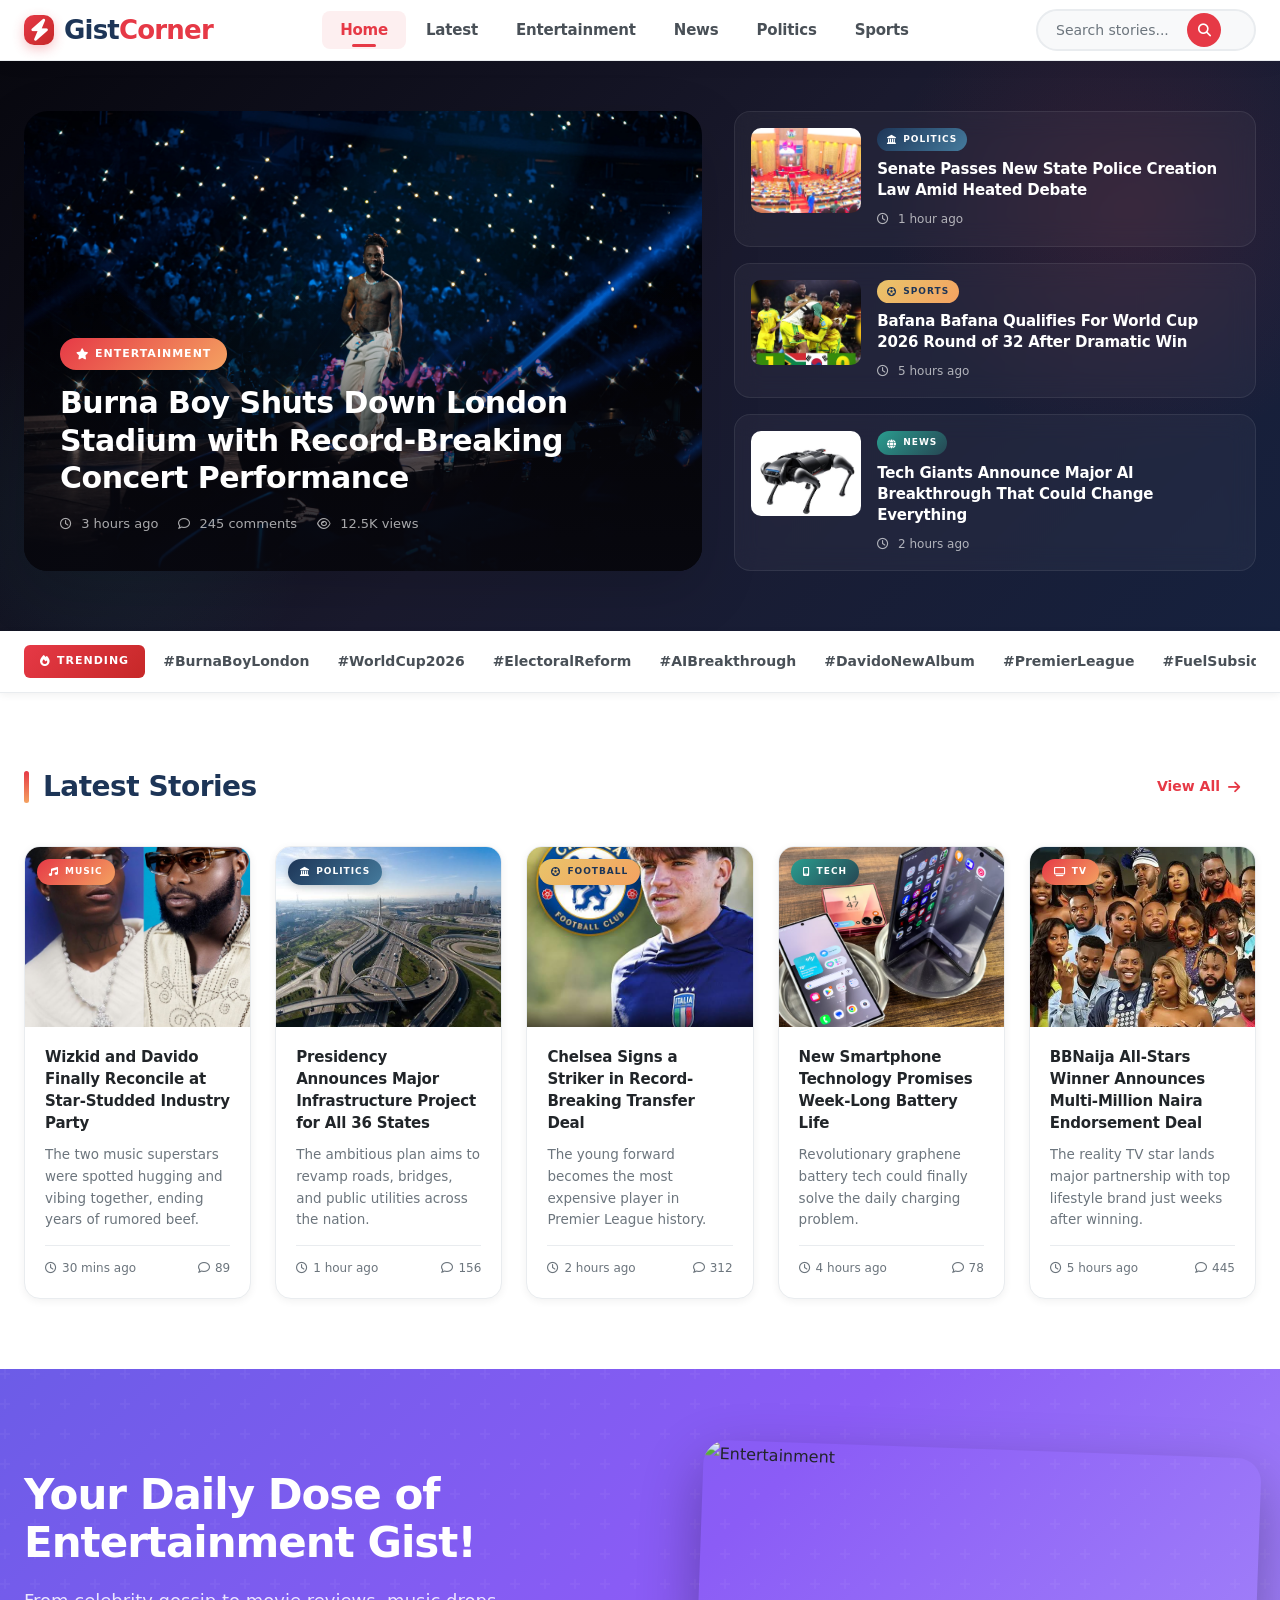
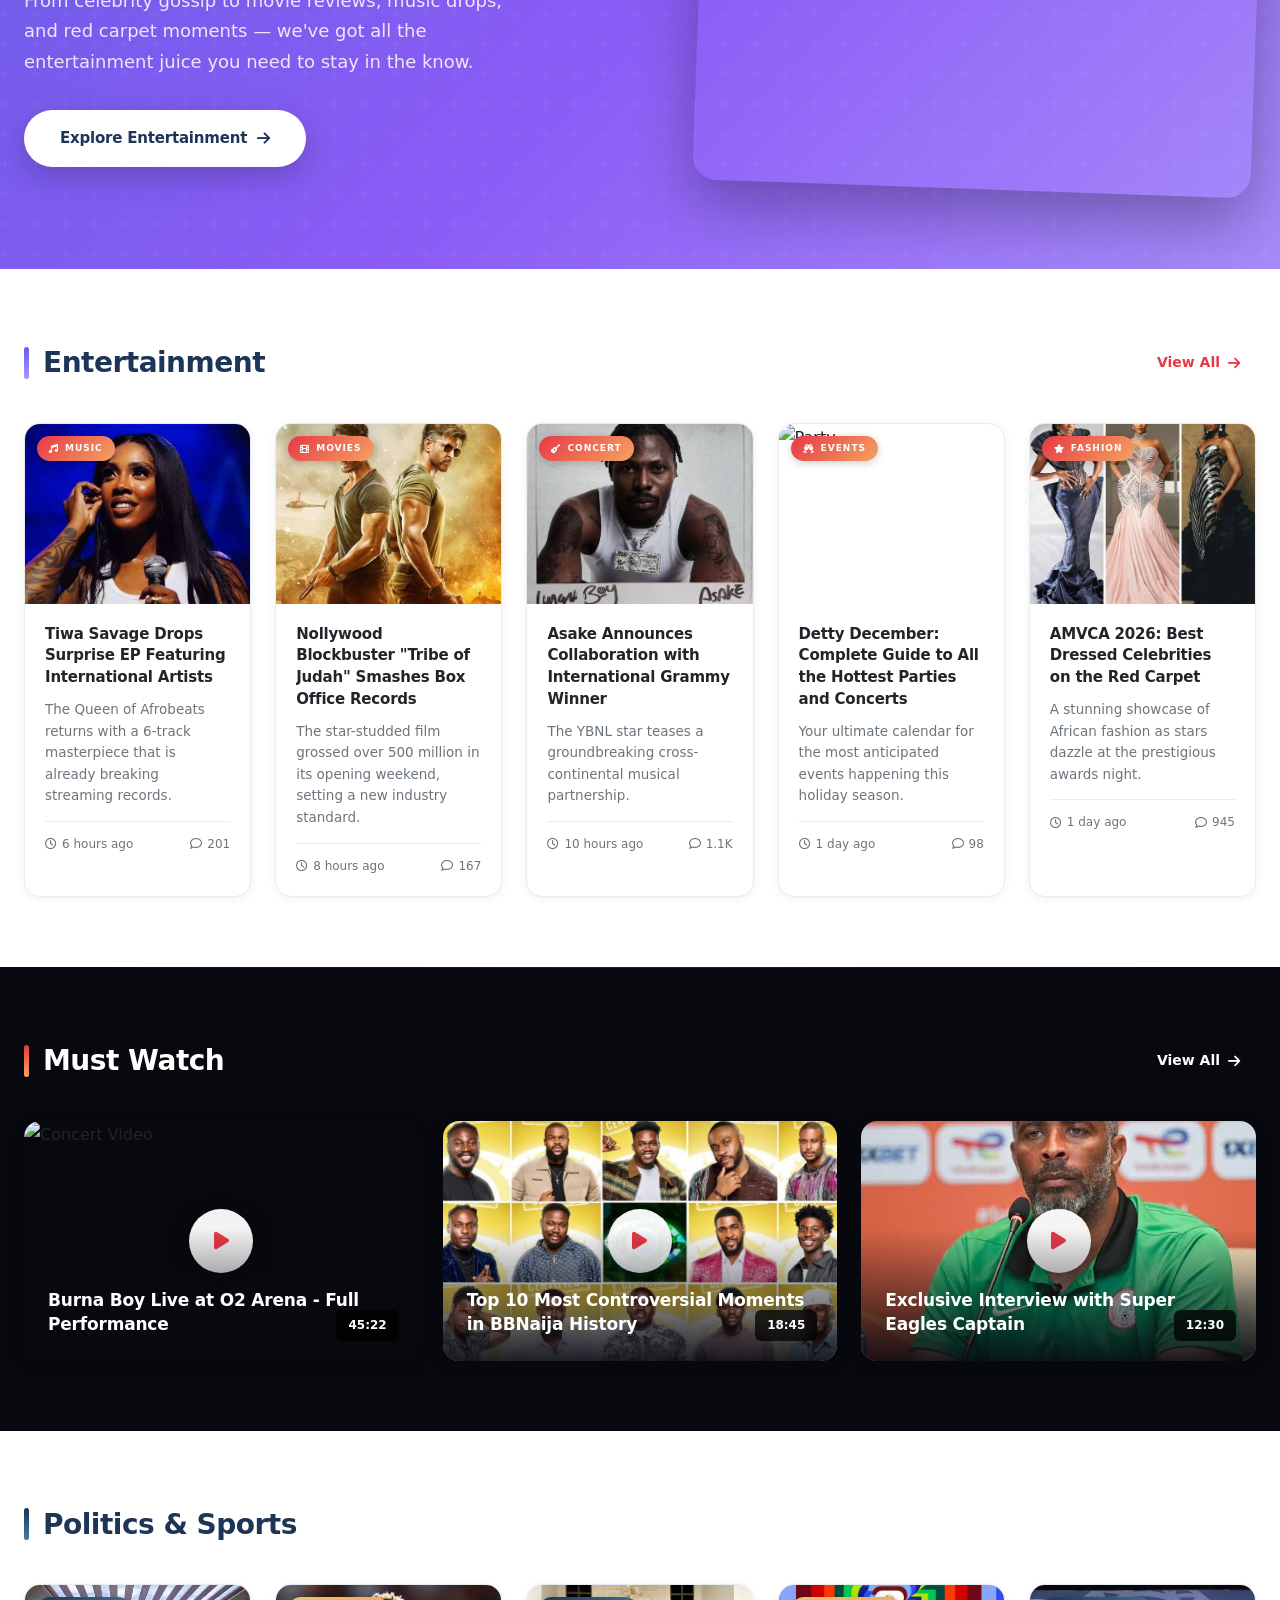
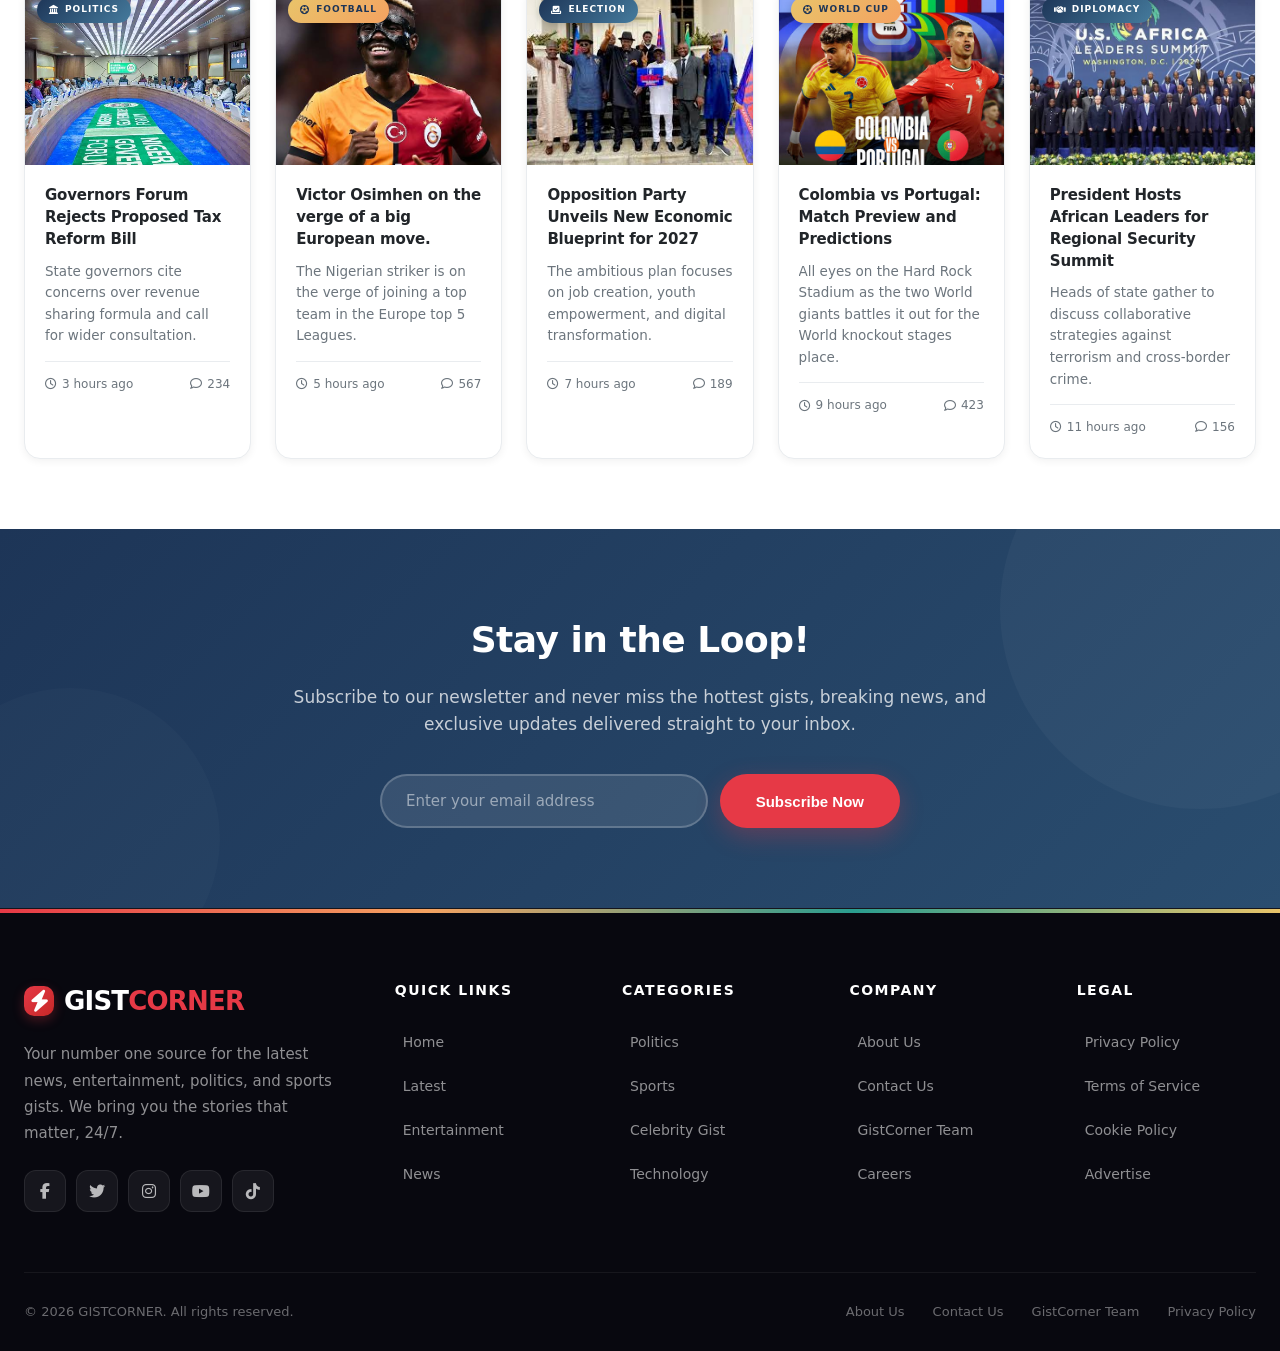
==== index.html @ 23459dea "Second commit" ====
<!DOCTYPE html>
<html lang="en">
<head>
    <meta charset="UTF-8">
    <meta name="viewport" content="width=device-width, initial-scale=1.0">
    <title>GISTCORNER - Latest News, Entertainment, Politics & Sports</title>
    <link rel="stylesheet" href="../css/styles.css">
    <link rel="stylesheet" href="https://cdnjs.cloudflare.com/ajax/libs/font-awesome/6.5.1/css/all.min.css">
<base target="_blank">
</head>
<body>
    <!-- HEADER -->
    <header class="header">
        <div class="header-container">
            <a href="index.html" class="logo">
                <div class="logo-icon"><i class="fas fa-bolt"></i></div>
                <span class="logo-text">Gist<span>Corner</span></span>
            </a>
            <nav class="navbar">
                <ul class="nav-menu">
                    <li><a href="index.html" class="nav-link active">Home</a></li>
                    <li><a href="./html/latest.html" class="nav-link">Latest</a></li>

                    <li><a href="./html/entertainment.html" class="nav-link">Entertainment</a></li>

                    <li><a href="./html/news.html" class="nav-link">News</a></li>

                    <li><a href="./html/politics.html" class="nav-link">Politics</a></li>

                    <li><a href="./html/sports.html" class="nav-link">Sports</a></li>
                </ul>
            </nav>
            <div class="search-box">
                <input type="text" placeholder="Search stories...">
                <button class="search-btn"><i class="fas fa-search"></i></button>
            </div>
            <button class="hamburger" aria-label="Menu">
                <span class="bar"></span>
                <span class="bar"></span>
                <span class="bar"></span>
            </button>
        </div>
    </header>

    <!-- HERO SECTION -->

    <!-- Updated the images of the News headlines -->

    <section class="hero">
        <div class="hero-container">
            <div class="hero-main">
                <div class="hero-featured">
                    <img src="../images/burna boy.WEBP" alt="Burna Boy Concert">
                    <div class="hero-featured-overlay">
                        <span class="category-tag tag-entertainment"><i class="fas fa-star"></i> Entertainment</span>
                        <h2>Burna Boy Shuts Down London Stadium with Record-Breaking Concert Performance</h2>
                        <div class="hero-meta">
                            <span><i class="far fa-clock"></i> 3 hours ago</span>
                            <span><i class="far fa-comment"></i> 245 comments</span>
                            <span><i class="far fa-eye"></i> 12.5K views</span>
                        </div>
                    </div>
                </div>
                <div class="hero-side">
                    <div class="side-card">
                        <img src="../images/senate.WEBP" alt="Politics">
                        <div class="side-card-content">
                            <span class="category-tag tag-politics"><i class="fas fa-landmark"></i> Politics</span>
                            <h4>Senate Passes New State Police Creation Law Amid Heated Debate</h4>
                            <div class="hero-meta"><span><i class="far fa-clock"></i> 1 hour ago</span></div>
                        </div>
                    </div>
                    <div class="side-card">
                        <img src="../images/Bafana Bafana.JPG" alt="Sports">
                        <div class="side-card-content">
                            <span class="category-tag tag-sports"><i class="fas fa-futbol"></i> Sports</span>
                            <h4>Bafana Bafana Qualifies For World Cup 2026 Round of 32 After Dramatic Win</h4>
                            <div class="hero-meta"><span><i class="far fa-clock"></i> 5 hours ago</span></div>
                        </div>
                    </div>
                    <div class="side-card">
                        <img src="../images/Ai.JPG" alt="News">
                        <div class="side-card-content">
                            <span class="category-tag tag-news"><i class="fas fa-globe"></i> News</span>
                            <h4>Tech Giants Announce Major AI Breakthrough That Could Change Everything</h4>
                            <div class="hero-meta"><span><i class="far fa-clock"></i> 2 hours ago</span></div>
                        </div>
                    </div>
                </div>
            </div>
        </div>
    </section>

    <!-- TRENDING BAR -->
    <div class="trending-bar">
        <div class="trending-container">
            <span class="trending-label"><i class="fas fa-fire"></i> Trending</span>
            <div class="trending-items">
                <a href="#">#BurnaBoyLondon</a>
                <a href="#">#WorldCup2026</a>
                <a href="#">#ElectoralReform</a>
                <a href="#">#AIBreakthrough</a>
                <a href="#">#DavidoNewAlbum</a>
                <a href="#">#PremierLeague</a>
                <a href="#">#FuelSubsidy</a>
                <a href="#">#BBNaija</a>
                <a href="#">#State Police</a>
                <a href="#">#NairaStabilizes</a>
            </div>
        </div>
    </div>

    <!-- LATEST NEWS SECTION -->
    <section class="news-section">
        <div class="news-container">
            <div class="section-header">
                <div class="section-title">
                    <div class="title-line"></div>
                    <h2>Latest Stories</h2>
                </div>
                <a href="latest.html" class="view-all">View All <i class="fas fa-arrow-right"></i></a>
            </div>
            <div class="news-grid">
                <article class="news-card">
                    <div class="news-card-img">
                        <img src="../images/Wizkid and Davido.JPG" alt="Wizkid and Davido">
                        <span class="category-tag tag-entertainment"><i class="fas fa-music"></i> Music</span>
                    </div>
                    <div class="news-card-body">
                        <h3>Wizkid and Davido Finally Reconcile at Star-Studded Industry Party</h3>
                        <p>The two music superstars were spotted hugging and vibing together, ending years of rumored beef.</p>
                        <div class="card-meta">
                            <span><i class="far fa-clock"></i> 30 mins ago</span>
                            <span><i class="far fa-comment"></i> 89</span>
                        </div>
                    </div>
                </article>
                <article class="news-card">
                    <div class="news-card-img">
                        <img src="../images/infastructure.JPG" alt="Senate">
                        <span class="category-tag tag-politics"><i class="fas fa-landmark"></i> Politics</span>
                    </div>
                    <div class="news-card-body">
                        <h3>Presidency Announces Major Infrastructure Project for All 36 States</h3>
                        <p>The ambitious plan aims to revamp roads, bridges, and public utilities across the nation.</p>
                        <div class="card-meta">
                            <span><i class="far fa-clock"></i> 1 hour ago</span>
                            <span><i class="far fa-comment"></i> 156</span>
                        </div>
                    </div>
                </article>
                <article class="news-card">
                    <div class="news-card-img">
                        <img src="../images/Chelsea 2.JPG" alt="Football Transfer">
                        <span class="category-tag tag-sports"><i class="fas fa-futbol"></i> Football</span>
                    </div>
                    <div class="news-card-body">
                        <h3>Chelsea Signs a Striker in Record-Breaking Transfer Deal</h3>
                        <p>The young forward becomes the most expensive player in Premier League history.</p>
                        <div class="card-meta">
                            <span><i class="far fa-clock"></i> 2 hours ago</span>
                            <span><i class="far fa-comment"></i> 312</span>
                        </div>
                    </div>
                </article>
                <article class="news-card">
                    <div class="news-card-img">
                        <img src="../images/smart phone.AVIF" alt="Smartphone">
                        <span class="category-tag tag-news"><i class="fas fa-mobile-alt"></i> Tech</span>
                    </div>
                    <div class="news-card-body">
                        <h3>New Smartphone Technology Promises Week-Long Battery Life</h3>
                        <p>Revolutionary graphene battery tech could finally solve the daily charging problem.</p>
                        <div class="card-meta">
                            <span><i class="far fa-clock"></i> 4 hours ago</span>
                            <span><i class="far fa-comment"></i> 78</span>
                        </div>
                    </div>
                </article>
                <article class="news-card">
                    <div class="news-card-img">
                        <img src="../images/BB Naija 2.WEBP" alt="BBNaija">
                        <span class="category-tag tag-entertainment"><i class="fas fa-tv"></i> TV</span>
                    </div>
                    <div class="news-card-body">
                        <h3>BBNaija All-Stars Winner Announces Multi-Million Naira Endorsement Deal</h3>
                        <p>The reality TV star lands major partnership with top lifestyle brand just weeks after winning.</p>
                        <div class="card-meta">
                            <span><i class="far fa-clock"></i> 5 hours ago</span>
                            <span><i class="far fa-comment"></i> 445</span>
                        </div>
                    </div>
                </article>
            </div>
        </div>
    </section>

    <!-- ENTERTAINMENT BANNER -->
    <section class="ent-banner">
        <div class="ent-banner-container">
            <div class="ent-banner-text">
                <h2>Your Daily Dose of Entertainment Gist!</h2>
                <p>From celebrity gossip to movie reviews, music drops, and red carpet moments — we've got all the entertainment juice you need to stay in the know.</p>
                <a href="entertainment.html" class="ent-btn">Explore Entertainment <i class="fas fa-arrow-right"></i></a>
            </div>
            <div class="ent-banner-img">
                <img src="https://images.unsplash.com/photo-1516450360452-9312f5e86fc7?w=600&h=400&fit=crop" alt="Entertainment">
            </div>
        </div>
    </section>

    <!-- ENTERTAINMENT NEWS -->
    <section class="news-section" style="background: #fff;">
        <div class="news-container">
            <div class="section-header">
                <div class="section-title">
                    <div class="title-line" style="background: linear-gradient(180deg, #6C5CE7, #A29BFE);"></div>
                    <h2>Entertainment</h2>
                </div>
                <a href="entertainment.html" class="view-all">View All <i class="fas fa-arrow-right"></i></a>
            </div>
            <div class="news-grid">
                <article class="news-card">
                    <div class="news-card-img">
                        <img src="../images/Tiwa savage.JPG" alt="Music Studio">
                        <span class="category-tag tag-entertainment"><i class="fas fa-music"></i> Music</span>
                    </div>
                    <div class="news-card-body">
                        <h3>Tiwa Savage Drops Surprise EP Featuring International Artists</h3>
                        <p>The Queen of Afrobeats returns with a 6-track masterpiece that is already breaking streaming records.</p>
                        <div class="card-meta">
                            <span><i class="far fa-clock"></i> 6 hours ago</span>
                            <span><i class="far fa-comment"></i> 201</span>
                        </div>
                    </div>
                </article>
                <article class="news-card">
                    <div class="news-card-img">
                        <img src="../images/movies.JPG" alt="Cinema">
                        <span class="category-tag tag-entertainment"><i class="fas fa-film"></i> Movies</span>
                    </div>
                    <div class="news-card-body">
                        <h3>Nollywood Blockbuster "Tribe of Judah" Smashes Box Office Records</h3>
                        <p>The star-studded film grossed over 500 million in its opening weekend, setting a new industry standard.</p>
                        <div class="card-meta">
                            <span><i class="far fa-clock"></i> 8 hours ago</span>
                            <span><i class="far fa-comment"></i> 167</span>
                        </div>
                    </div>
                </article>
                <article class="news-card">
                    <div class="news-card-img">
                        <img src="../images/asake.JPG" alt="Concert">
                        <span class="category-tag tag-entertainment"><i class="fas fa-guitar"></i> Concert</span>
                    </div>
                    <div class="news-card-body">
                        <h3>Asake Announces Collaboration with International Grammy Winner</h3>
                        <p>The YBNL star teases a groundbreaking cross-continental musical partnership.</p>
                        <div class="card-meta">
                            <span><i class="far fa-clock"></i> 10 hours ago</span>
                            <span><i class="far fa-comment"></i> 1.1K</span>
                        </div>
                    </div>
                </article>
                <article class="news-card">
                    <div class="news-card-img">
                        <img src="https://images.unsplash.com/photo-1470225620780-dba8ba36b745?w=400&h=250&fit=crop" alt="Party">
                        <span class="category-tag tag-entertainment"><i class="fas fa-glass-cheers"></i> Events</span>
                    </div>
                    <div class="news-card-body">
                        <h3>Detty December: Complete Guide to All the Hottest Parties and Concerts</h3>
                        <p>Your ultimate calendar for the most anticipated events happening this holiday season.</p>
                        <div class="card-meta">
                            <span><i class="far fa-clock"></i> 1 day ago</span>
                            <span><i class="far fa-comment"></i> 98</span>
                        </div>
                    </div>
                </article>
                <article class="news-card">
                    <div class="news-card-img">
                        <img src="../images/AMVA Dressing.JPG">
                        <span class="category-tag tag-entertainment"><i class="fas fa-star"></i> Fashion</span>
                    </div>
                    <div class="news-card-body">
                        <h3>AMVCA 2026: Best Dressed Celebrities on the Red Carpet</h3>
                        <p>A stunning showcase of African fashion as stars dazzle at the prestigious awards night.</p>
                        <div class="card-meta">
                            <span><i class="far fa-clock"></i> 1 day ago</span>
                            <span><i class="far fa-comment"></i> 945</span>
                        </div>
                    </div>
                </article>
            </div>
        </div>
    </section>

    <!-- VIDEO SECTION -->
    <section class="video-section">
        <div class="video-container">
            <div class="section-header">
                <div class="section-title">
                    <div class="title-line" style="background: linear-gradient(180deg, #E63946, #F4A261);"></div>
                    <h2>Must Watch</h2>
                </div>
                <a href="#" class="view-all" style="color: var(--white);">View All <i class="fas fa-arrow-right"></i></a>
            </div>
            <div class="video-grid">
                <div class="video-card">
                    <img src="https://images.unsplash.com/photo-1514320291840-2e0a9bf2a9ae?w=500&h=300&fit=crop" alt="Concert Video">
                    <div class="play-btn"><i class="fas fa-play"></i></div>
                    <div class="video-overlay"><h4>Burna Boy Live at O2 Arena - Full Performance</h4></div>
                    <span class="video-duration">45:22</span>
                </div>
                <div class="video-card">
                    <img src="../images/BB Naija video.JPG" alt="BBNaija Video">
                    <div class="play-btn"><i class="fas fa-play"></i></div>
                    <div class="video-overlay"><h4>Top 10 Most Controversial Moments in BBNaija History</h4></div>
                    <span class="video-duration">18:45</span>
                </div>
                <div class="video-card">
                    <img src="../images/Super Eagles Coach.JPG" alt="Interview Video">
                    <div class="play-btn"><i class="fas fa-play"></i></div>
                    <div class="video-overlay"><h4>Exclusive Interview with Super Eagles Captain</h4></div>
                    <span class="video-duration">12:30</span>
                </div>
            </div>
        </div>
    </section>

    <!-- POLITICS & SPORTS SECTION -->
    <section class="news-section">
        <div class="news-container">
            <div class="section-header">
                <div class="section-title">
                    <div class="title-line" style="background: linear-gradient(180deg, #1D3557, #457B9D);"></div>
                    <h2>Politics & Sports</h2>
                </div>
            </div>
            <div class="news-grid">
                <article class="news-card">
                    <div class="news-card-img">
                        <img src="../images/Goveernors forrum.WEBP" alt="Governors Forum">
                        <span class="category-tag tag-politics"><i class="fas fa-landmark"></i> Politics</span>
                    </div>
                    <div class="news-card-body">
                        <h3>Governors Forum Rejects Proposed Tax Reform Bill</h3>
                        <p>State governors cite concerns over revenue sharing formula and call for wider consultation.</p>
                        <div class="card-meta">
                            <span><i class="far fa-clock"></i> 3 hours ago</span>
                            <span><i class="far fa-comment"></i> 234</span>
                        </div>
                    </div>
                </article>
                <article class="news-card">
                    <div class="news-card-img">
                        <img src="../images/Osiphen.JPG" alt="Football Match">
                        <span class="category-tag tag-sports"><i class="fas fa-futbol"></i> Football</span>
                    </div>
                    <div class="news-card-body">
                        <h3>Victor Osimhen on the verge of a big European move.</h3>
                        <p>The Nigerian striker is on the verge of joining a top team in the Europe top 5 Leagues.</p>
                        <div class="card-meta">
                            <span><i class="far fa-clock"></i> 5 hours ago</span>
                            <span><i class="far fa-comment"></i> 567</span>
                        </div>
                    </div>
                </article>
                <article class="news-card">
                    <div class="news-card-img">
                        <img src="../images/Opposition party.JPG" alt="Opposition Party">
                        <span class="category-tag tag-politics"><i class="fas fa-vote-yea"></i> Election</span>
                    </div>
                    <div class="news-card-body">
                        <h3>Opposition Party Unveils New Economic Blueprint for 2027</h3>
                        <p>The ambitious plan focuses on job creation, youth empowerment, and digital transformation.</p>
                        <div class="card-meta">
                            <span><i class="far fa-clock"></i> 7 hours ago</span>
                            <span><i class="far fa-comment"></i> 189</span>
                        </div>
                    </div>
                </article>
                <article class="news-card">
                    <div class="news-card-img">
                        <img src="../images/Portugal vs Colombia.JPG" alt="Premier League">
                        <span class="category-tag tag-sports"><i class="fas fa-futbol"></i> World Cup</span>
                    </div>
                    <div class="news-card-body">
                        <h3>Colombia vs Portugal: Match Preview and Predictions</h3>
                        <p>All eyes on the Hard Rock Stadium as the two World giants battles it out for the World knockout stages place.</p>
                        <div class="card-meta">
                            <span><i class="far fa-clock"></i> 9 hours ago</span>
                            <span><i class="far fa-comment"></i> 423</span>
                        </div>
                    </div>
                </article>
                <article class="news-card">
                    <div class="news-card-img">
                        <img src="../images/African leaders forum.JPG">
                        <span class="category-tag tag-politics"><i class="fas fa-handshake"></i> Diplomacy</span>
                    </div>
                    <div class="news-card-body">
                        <h3>President Hosts African Leaders for Regional Security Summit</h3>
                        <p>Heads of state gather to discuss collaborative strategies against terrorism and cross-border crime.</p>
                        <div class="card-meta">
                            <span><i class="far fa-clock"></i> 11 hours ago</span>
                            <span><i class="far fa-comment"></i> 156</span>
                        </div>
                    </div>
                </article>
            </div>
        </div>
    </section>

    <!-- NEWSLETTER -->
    <section class="newsletter">
        <div class="newsletter-container">
            <h2>Stay in the Loop!</h2>
            <p>Subscribe to our newsletter and never miss the hottest gists, breaking news, and exclusive updates delivered straight to your inbox.</p>
            <form class="newsletter-form">
                <input type="email" placeholder="Enter your email address">
                <button type="submit">Subscribe Now</button>
            </form>
        </div>
    </section>

    <!-- FOOTER -->
    <footer class="footer">
        <div class="footer-container">
            <div class="footer-grid">
                <div class="footer-brand">
                    <a href="index.html" class="logo">
                        <div class="logo-icon"><i class="fas fa-bolt"></i></div>
                        <span class="logo-text">GIST<span>CORNER</span></span>
                    </a>
                    <p>Your number one source for the latest news, entertainment, politics, and sports gists. We bring you the stories that matter, 24/7.</p>
                    <div class="footer-social">
                        <a href="#" aria-label="Facebook"><i class="fab fa-facebook-f"></i></a>
                        <a href="#" aria-label="Twitter"><i class="fab fa-twitter"></i></a>
                        <a href="#" aria-label="Instagram"><i class="fab fa-instagram"></i></a>
                        <a href="#" aria-label="YouTube"><i class="fab fa-youtube"></i></a>
                        <a href="#" aria-label="TikTok"><i class="fab fa-tiktok"></i></a>
                    </div>
                </div>
                <div>
                    <h4 class="footer-heading">Quick Links</h4>
                    <ul class="footer-links">
                        <li><a href="index.html">Home</a></li>
                        <li><a href="latest.html">Latest</a></li>
                        <li><a href="entertainment.html">Entertainment</a></li>
                        <li><a href="news.html">News</a></li>
                    </ul>
                </div>
                <div>
                    <h4 class="footer-heading">Categories</h4>
                    <ul class="footer-links">
                        <li><a href="politics.html">Politics</a></li>
                        <li><a href="sports.html">Sports</a></li>
                        <li><a href="entertainment.html">Celebrity Gist</a></li>
                        <li><a href="news.html">Technology</a></li>
                    </ul>
                </div>
                <div>
                    <h4 class="footer-heading">Company</h4>
                    <ul class="footer-links">
                        <li><a href="#">About Us</a></li>
                        <li><a href="#">Contact Us</a></li>
                        <li><a href="#">GistCorner Team</a></li>
                        <li><a href="#">Careers</a></li>
                    </ul>
                </div>
                <div>
                    <h4 class="footer-heading">Legal</h4>
                    <ul class="footer-links">
                        <li><a href="#">Privacy Policy</a></li>
                        <li><a href="#">Terms of Service</a></li>
                        <li><a href="#">Cookie Policy</a></li>
                        <li><a href="#">Advertise</a></li>
                    </ul>
                </div>
            </div>
            <div class="footer-bottom">
                <p>&copy; 2026 GISTCORNER. All rights reserved.</p>
                <div class="footer-bottom-links">
                    <a href="#">About Us</a>
                    <a href="#">Contact Us</a>
                    <a href="#">GistCorner Team</a>
                    <a href="#">Privacy Policy</a>
                </div>
            </div>
        </div>
    </footer>
    
</body>
</html>
---- css/styles.css ----
/* ===== GISTCORNER v2 - Premium Blog Stylesheet ===== */
*, *::before, *::after {
    margin: 0;
    padding: 0;
    box-sizing: border-box;
}

:root {
    --primary: #E63946;
    --primary-dark: #C62828;
    --secondary: #1D3557;
    --accent: #F4A261;
    --accent2: #2A9D8F;
    --accent3: #E9C46A;
    --dark: #0F0F1A;
    --darker: #08080F;
    --light: #F8F9FA;
    --gray: #6C757D;
    --gray-light: #DEE2E6;
    --white: #FFFFFF;
    --text: #212529;
    --text-light: #495057;
    --border: #E9ECEF;
    --shadow-sm: 0 2px 8px rgba(0,0,0,0.06);
    --shadow-md: 0 4px 20px rgba(0,0,0,0.08);
    --shadow-lg: 0 12px 40px rgba(0,0,0,0.12);
    --shadow-xl: 0 20px 60px rgba(0,0,0,0.15);
    --radius: 12px;
    --radius-lg: 16px;
    --radius-xl: 24px;
    --transition: all 0.3s cubic-bezier(0.4, 0, 0.2, 1);
    --font-heading: 'Segoe UI', system-ui, -apple-system, sans-serif;
    --font-body: 'Segoe UI', system-ui, -apple-system, sans-serif;
}

html { scroll-behavior: smooth; }

body {
    font-family: var(--font-body);
    background-color: var(--light);
    color: var(--text);
    line-height: 1.7;
    overflow-x: hidden;
    -webkit-font-smoothing: antialiased;
}

a { text-decoration: none; color: inherit; transition: var(--transition); }
ul { list-style: none; }
img { max-width: 100%; display: block; height: auto; }

/* ===== HEADER ===== */
.header {
    position: sticky;
    top: 0;
    left: 0;
    width: 100%;
    background: var(--white);
    z-index: 1000;
    box-shadow: 0 2px 20px rgba(0,0,0,0.06);
    border-bottom: 1px solid var(--border);
}

.header-container {
    max-width: 1320px;
    margin: 0 auto;
    padding: 0 24px;
    display: flex;
    align-items: center;
    justify-content: space-between;
    height: 60px;
}

.logo {
    display: flex;
    align-items: center;
    gap: 10px;
    flex-shrink: 0;
}

.logo-icon {
    width: 30px;
    height: 30px;
    background: linear-gradient(135deg, var(--primary), var(--primary-dark));
    border-radius: 10px;
    display: flex;
    align-items: center;
    justify-content: center;
    font-size: 22px;
    color: var(--white);
    box-shadow: 0 4px 12px rgba(230, 57, 70, 0.3);
}

.logo-text {
    font-size: 26px;
    font-weight: 900;
    color: var(--secondary);
    letter-spacing: -0.8px;
    font-family: var(--font-heading);
}

.logo-text span { color: var(--primary); }

/* Navigation */
.nav-menu {
    display: flex;
    align-items: center;
    gap: 2px;
}

.nav-link {
    padding: 10px 18px;
    font-size: 15px;
    font-weight: 600;
    color: var(--text-light);
    border-radius: 8px;
    transition: var(--transition);
    position: relative;
    letter-spacing: -0.2px;
}

.nav-link:hover {
    color: var(--primary);
    background: rgba(230, 57, 70, 0.06);
}

.nav-link.active {
    color: var(--primary);
    background: rgba(230, 57, 70, 0.08);
    font-weight: 700;
}

.nav-link.active::after {
    content: '';
    position: absolute;
    bottom: 2px;
    left: 50%;
    transform: translateX(-50%);
    width: 24px;
    height: 3px;
    background: var(--primary);
    border-radius: 2px;
}

/* Search */
.search-box {
    position: relative;
    display: flex;
    align-items: center;
}

.search-box input {
    width: 220px;
    padding: 11px 42px 11px 18px;
    border: 2px solid var(--border);
    border-radius: 50px;
    background: var(--light);
    color: var(--text);
    font-size: 14px;
    font-weight: 500;
    transition: var(--transition);
    font-family: var(--font-body);
}

.search-box input::placeholder { color: var(--gray); }

.search-box input:focus {
    outline: none;
    border-color: var(--primary);
    background: var(--white);
    width: 280px;
    box-shadow: 0 0 0 4px rgba(230, 57, 70, 0.1);
}

.search-btn {
    position: absolute;
    right: 35px;
    top: 50%;
    transform: translateY(-50%);
    width: 34px;
    height: 34px;
    background: var(--primary);
    border: none;
    border-radius: 50%;
    color: var(--white);
    font-size: 13px;
    cursor: pointer;
    transition: var(--transition);
    display: flex;
    align-items: center;
    justify-content: center;
}

.search-btn:hover { background: var(--primary-dark); transform: translateY(-50%) scale(1.05); }

/* Hamburger */
.hamburger {
    display: none;
    flex-direction: column;
    gap: 5px;
    cursor: pointer;
    padding: 8px;
    background: none;
    border: none;
}

.bar {
    width: 24px;
    height: 2.5px;
    background: var(--secondary);
    border-radius: 2px;
    transition: var(--transition);
}

.hamburger.active .bar:nth-child(1) { transform: rotate(45deg) translate(5px, 5px); }
.hamburger.active .bar:nth-child(2) { opacity: 0; }
.hamburger.active .bar:nth-child(3) { transform: rotate(-45deg) translate(5px, -5px); }

/* ===== HERO SECTION ===== */
.hero {
    padding: 50px 24px 60px;
    background: linear-gradient(135deg, var(--darker) 0%, #1a1a2e 50%, #16213e 100%);
    position: relative;
    overflow: hidden;
}

.hero::before {
    content: '';
    position: absolute;
    top: -100px;
    right: -100px;
    width: 500px;
    height: 500px;
    background: radial-gradient(circle, rgba(230, 57, 70, 0.12) 0%, transparent 70%);
    border-radius: 50%;
}

.hero::after {
    content: '';
    position: absolute;
    bottom: -80px;
    left: -80px;
    width: 400px;
    height: 400px;
    background: radial-gradient(circle, rgba(42, 157, 143, 0.1) 0%, transparent 70%);
    border-radius: 50%;
}

.hero-container {
    max-width: 1320px;
    margin: 0 auto;
    position: relative;
    z-index: 1;
}

.hero-main {
    display: grid;
    grid-template-columns: 1.3fr 1fr;
    gap: 32px;
    align-items: stretch;
}

.hero-featured {
    position: relative;
    border-radius: var(--radius-xl);
    overflow: hidden;
    box-shadow: var(--shadow-xl);
    cursor: pointer;
}

.hero-featured img {
    width: 100%;
    height: 460px;
    object-fit: cover;
    transition: transform 0.6s cubic-bezier(0.4, 0, 0.2, 1);
}

.hero-featured:hover img { transform: scale(1.04); }

.hero-featured-overlay {
    position: absolute;
    bottom: 0;
    left: 0;
    right: 0;
    padding: 60px 36px 36px;
    background: linear-gradient(to top, rgba(8,8,15,0.95) 0%, rgba(8,8,15,0.6) 50%, transparent 100%);
}

.category-tag {
    display: inline-flex;
    align-items: center;
    gap: 6px;
    padding: 7px 16px;
    font-size: 11px;
    font-weight: 800;
    text-transform: uppercase;
    letter-spacing: 1px;
    border-radius: 50px;
    margin-bottom: 14px;
}

.tag-entertainment { background: linear-gradient(135deg, #E63946, #F4A261); color: var(--white); }
.tag-news { background: linear-gradient(135deg, #2A9D8F, #264653); color: var(--white); }
.tag-politics { background: linear-gradient(135deg, #1D3557, #457B9D); color: var(--white); }
.tag-sports { background: linear-gradient(135deg, #E9C46A, #F4A261); color: var(--secondary); }
.tag-latest { background: linear-gradient(135deg, #6C5CE7, #A29BFE); color: var(--white); }

.hero-featured-overlay h2 {
    font-size: 30px;
    font-weight: 800;
    color: var(--white);
    line-height: 1.25;
    margin-bottom: 16px;
    letter-spacing: -0.5px;
}

.hero-meta {
    display: flex;
    align-items: center;
    gap: 20px;
    color: rgba(255,255,255,0.65);
    font-size: 13px;
    font-weight: 500;
}

.hero-meta i { margin-right: 5px; font-size: 12px; }

.hero-side {
    display: flex;
    flex-direction: column;
    gap: 16px;
}

.side-card {
    display: flex;
    gap: 16px;
    background: rgba(255,255,255,0.04);
    backdrop-filter: blur(12px);
    border: 1px solid rgba(255,255,255,0.08);
    border-radius: var(--radius-lg);
    padding: 16px;
    transition: var(--transition);
    cursor: pointer;
}

.side-card:hover {
    background: rgba(255,255,255,0.08);
    border-color: rgba(255,255,255,0.15);
    transform: translateX(6px);
}

.side-card img {
    width: 110px;
    height: 85px;
    object-fit: cover;
    border-radius: 10px;
    flex-shrink: 0;
}

.side-card-content { display: flex; flex-direction: column; justify-content: center; gap: 8px; }

.side-card-content .category-tag { margin-bottom: 0; font-size: 9px; padding: 4px 10px; width: fit-content; }

.side-card-content h4 {
    font-size: 15px;
    font-weight: 700;
    color: var(--white);
    line-height: 1.4;
    letter-spacing: -0.2px;
}

.side-card-content .hero-meta { margin-top: 0; font-size: 12px; }

/* ===== TRENDING BAR ===== */
.trending-bar {
    background: var(--white);
    border-bottom: 1px solid var(--border);
    padding: 14px 24px;
    position: sticky;
    top: 72px;
    z-index: 100;
    box-shadow: var(--shadow-sm);
}

.trending-container {
    max-width: 1320px;
    margin: 0 auto;
    display: flex;
    align-items: center;
    gap: 18px;
}

.trending-label {
    background: linear-gradient(135deg, var(--primary), var(--primary-dark));
    color: var(--white);
    padding: 7px 16px;
    font-size: 11px;
    font-weight: 800;
    text-transform: uppercase;
    letter-spacing: 1px;
    border-radius: 6px;
    flex-shrink: 0;
    display: flex;
    align-items: center;
    gap: 6px;
}

.trending-items {
    display: flex;
    gap: 28px;
    overflow-x: auto;
    scrollbar-width: none;
    padding-right: 10px;
}

.trending-items::-webkit-scrollbar { display: none; }

.trending-items a {
    font-size: 14px;
    font-weight: 600;
    color: var(--text-light);
    white-space: nowrap;
    transition: var(--transition);
    position: relative;
}

.trending-items a:hover { color: var(--primary); }

.trending-items a::after {
    content: '';
    position: absolute;
    bottom: -4px;
    left: 0;
    width: 0;
    height: 2px;
    background: var(--primary);
    transition: var(--transition);
}

.trending-items a:hover::after { width: 100%; }

/* ===== SECTION HEADERS ===== */
.section-header {
    display: flex;
    align-items: center;
    justify-content: space-between;
    margin-bottom: 36px;
}

.section-title {
    display: flex;
    align-items: center;
    gap: 14px;
}

.section-title h2 {
    font-size: 28px;
    font-weight: 800;
    color: var(--secondary);
    letter-spacing: -0.5px;
    font-family: var(--font-heading);
}

.title-line {
    width: 5px;
    height: 32px;
    background: linear-gradient(180deg, var(--primary), var(--accent));
    border-radius: 3px;
}

.view-all {
    font-size: 14px;
    font-weight: 700;
    color: var(--primary);
    display: flex;
    align-items: center;
    gap: 8px;
    transition: var(--transition);
    padding: 8px 16px;
    border-radius: 8px;
}

.view-all:hover {
    gap: 12px;
    background: rgba(230, 57, 70, 0.08);
}

/* ===== NEWS GRID ===== */
.news-section {
    padding: 70px 24px;
}

.news-section:nth-child(even) { background: var(--white); }

.news-container {
    max-width: 1320px;
    margin: 0 auto;
}

.news-grid {
    display: grid;
    grid-template-columns: repeat(5, 1fr);
    gap: 24px;
}

.news-card {
    background: var(--white);
    border-radius: var(--radius-lg);
    overflow: hidden;
    box-shadow: var(--shadow-sm);
    transition: var(--transition);
    border: 1px solid var(--border);
    cursor: pointer;
}

.news-card:hover {
    transform: translateY(-10px);
    box-shadow: var(--shadow-lg);
    border-color: transparent;
}

.news-card-img {
    position: relative;
    overflow: hidden;
}

.news-card-img img {
    width: 100%;
    height: 180px;
    object-fit: cover;
    transition: transform 0.5s cubic-bezier(0.4, 0, 0.2, 1);
}

.news-card:hover .news-card-img img { transform: scale(1.1); }

.news-card-img .category-tag {
    position: absolute;
    top: 12px;
    left: 12px;
    margin: 0;
    font-size: 9px;
    padding: 5px 12px;
    box-shadow: 0 2px 8px rgba(0,0,0,0.2);
}

.news-card-body {
    padding: 20px;
}

.news-card-body h3 {
    font-size: 15px;
    font-weight: 700;
    color: var(--text);
    line-height: 1.45;
    margin-bottom: 10px;
    display: -webkit-box;
    -webkit-box-orient: vertical;
    overflow: hidden;
    letter-spacing: -0.2px;
}

.news-card-body p {
    font-size: 13.5px;
    color: var(--gray);
    line-height: 1.6;
    margin-bottom: 14px;
    display: -webkit-box;
    -webkit-box-orient: vertical;
    overflow: hidden;
}

.card-meta {
    display: flex;
    align-items: center;
    justify-content: space-between;
    font-size: 12px;
    color: var(--gray);
    font-weight: 500;
    padding-top: 12px;
    border-top: 1px solid var(--border);
}

.card-meta span { display: flex; align-items: center; gap: 5px; }

/* ===== ENTERTAINMENT BANNER ===== */
.ent-banner {
    background: linear-gradient(135deg, #6C5CE7 0%, #8B5CF6 50%, #A78BFA 100%);
    padding: 80px 24px;
    position: relative;
    overflow: hidden;
}

.ent-banner::before {
    content: '';
    position: absolute;
    top: 0;
    right: 0;
    width: 100%;
    height: 100%;
    background: url("data:image/svg+xml,%3Csvg width='60' height='60' viewBox='0 0 60 60' xmlns='http://www.w3.org/2000/svg'%3E%3Cg fill='none' fill-rule='evenodd'%3E%3Cg fill='%23ffffff' fill-opacity='0.04'%3E%3Cpath d='M36 34v-4h-2v4h-4v2h4v4h2v-4h4v-2h-4zm0-30V0h-2v4h-4v2h4v4h2V6h4V4h-4zM6 34v-4H4v4H0v2h4v4h2v-4h4v-2H6zM6 4V0H4v4H0v2h4v4h2V6h4V4H6z'/%3E%3C/g%3E%3C/g%3E%3C/svg%3E");
}

.ent-banner-container {
    max-width: 1320px;
    margin: 0 auto;
    display: grid;
    grid-template-columns: 1.1fr 1fr;
    gap: 60px;
    align-items: center;
    position: relative;
    z-index: 1;
}

.ent-banner-text h2 {
    font-size: 42px;
    font-weight: 900;
    color: var(--white);
    margin-bottom: 18px;
    line-height: 1.15;
    letter-spacing: -1px;
    font-family: var(--font-heading);
}

.ent-banner-text p {
    font-size: 18px;
    color: rgba(255,255,255,0.85);
    line-height: 1.7;
    margin-bottom: 32px;
    max-width: 480px;
}

.ent-btn {
    display: inline-flex;
    align-items: center;
    gap: 10px;
    padding: 16px 36px;
    background: var(--white);
    color: var(--secondary);
    font-size: 15px;
    font-weight: 700;
    border-radius: 50px;
    transition: var(--transition);
    box-shadow: 0 10px 30px rgba(0,0,0,0.2);
    letter-spacing: -0.2px;
}

.ent-btn:hover {
    transform: translateY(-4px);
    box-shadow: 0 16px 40px rgba(0,0,0,0.3);
    gap: 14px;
}

.ent-banner-img {
    border-radius: var(--radius-xl);
    overflow: hidden;
    box-shadow: 0 24px 60px rgba(0,0,0,0.3);
    transform: rotate(2deg);
    transition: var(--transition);
}

.ent-banner-img:hover { transform: rotate(0deg) scale(1.02); }

.ent-banner-img img {
    width: 100%;
    height: 340px;
    object-fit: cover;
}

/* ===== VIDEO SECTION ===== */
.video-section {
    background: var(--darker);
    padding: 70px 24px;
    position: relative;
}

.video-section::before {
    content: '';
    position: absolute;
    top: 0;
    left: 0;
    right: 0;
    height: 1px;
    background: linear-gradient(90deg, transparent, rgba(255,255,255,0.1), transparent);
}

.video-container {
    max-width: 1320px;
    margin: 0 auto;
}

.video-section .section-title h2 { color: var(--white); }

.video-grid {
    display: grid;
    grid-template-columns: repeat(3, 1fr);
    gap: 24px;
}

.video-card {
    position: relative;
    border-radius: var(--radius-lg);
    overflow: hidden;
    cursor: pointer;
    box-shadow: var(--shadow-md);
}

.video-card img {
    width: 100%;
    height: 240px;
    object-fit: cover;
    transition: transform 0.5s cubic-bezier(0.4, 0, 0.2, 1);
}

.video-card:hover img { transform: scale(1.08); }

.play-btn {
    position: absolute;
    top: 50%;
    left: 50%;
    transform: translate(-50%, -50%);
    width: 64px;
    height: 64px;
    background: rgba(255,255,255,0.95);
    border-radius: 50%;
    display: flex;
    align-items: center;
    justify-content: center;
    font-size: 20px;
    color: var(--primary);
    transition: var(--transition);
    box-shadow: 0 8px 24px rgba(0,0,0,0.3);
}

.video-card:hover .play-btn {
    background: var(--primary);
    color: var(--white);
    transform: translate(-50%, -50%) scale(1.15);
}

.video-overlay {
    position: absolute;
    bottom: 0;
    left: 0;
    right: 0;
    padding: 60px 24px 24px;
    background: linear-gradient(to top, rgba(8,8,15,0.9) 0%, transparent 100%);
}

.video-overlay h4 {
    font-size: 17px;
    font-weight: 700;
    color: var(--white);
    line-height: 1.4;
    letter-spacing: -0.2px;
}

.video-duration {
    position: absolute;
    bottom: 20px;
    right: 20px;
    background: rgba(0,0,0,0.75);
    color: var(--white);
    padding: 5px 12px;
    font-size: 12px;
    font-weight: 700;
    border-radius: 6px;
    backdrop-filter: blur(4px);
}

/* ===== NEWSLETTER ===== */
.newsletter {
    background: linear-gradient(135deg, var(--secondary) 0%, #2A4D6F 100%);
    padding: 80px 24px;
    position: relative;
    overflow: hidden;
}

.newsletter::before {
    content: '';
    position: absolute;
    top: -120px;
    right: -120px;
    width: 400px;
    height: 400px;
    background: rgba(255,255,255,0.03);
    border-radius: 50%;
}

.newsletter::after {
    content: '';
    position: absolute;
    bottom: -80px;
    left: -80px;
    width: 300px;
    height: 300px;
    background: rgba(255,255,255,0.02);
    border-radius: 50%;
}

.newsletter-container {
    max-width: 700px;
    margin: 0 auto;
    text-align: center;
    position: relative;
    z-index: 1;
}

.newsletter h2 {
    font-size: 36px;
    font-weight: 900;
    color: var(--white);
    margin-bottom: 14px;
    letter-spacing: -0.5px;
    font-family: var(--font-heading);
}

.newsletter p {
    font-size: 17px;
    color: rgba(255,255,255,0.75);
    margin-bottom: 36px;
    line-height: 1.6;
}

.newsletter-form {
    display: flex;
    gap: 12px;
    max-width: 520px;
    margin: 0 auto;
}

.newsletter-form input {
    flex: 1;
    padding: 16px 24px;
    border: 2px solid rgba(255,255,255,0.2);
    border-radius: 50px;
    background: rgba(255,255,255,0.1);
    color: var(--white);
    font-size: 15px;
    font-weight: 500;
    transition: var(--transition);
    font-family: var(--font-body);
}

.newsletter-form input::placeholder { color: rgba(255,255,255,0.5); }

.newsletter-form input:focus {
    outline: none;
    border-color: rgba(255,255,255,0.5);
    background: rgba(255,255,255,0.15);
}

.newsletter-form button {
    padding: 16px 36px;
    background: var(--primary);
    color: var(--white);
    font-size: 15px;
    font-weight: 700;
    border: none;
    border-radius: 50px;
    cursor: pointer;
    transition: var(--transition);
    box-shadow: 0 8px 24px rgba(230, 57, 70, 0.3);
    white-space: nowrap;
}

.newsletter-form button:hover {
    background: var(--primary-dark);
    transform: translateY(-2px);
    box-shadow: 0 12px 32px rgba(230, 57, 70, 0.4);
}

/* ===== FOOTER ===== */
.footer {
    background: var(--darker);
    color: var(--white);
    padding: 70px 24px 0;
    border-top: 1px solid rgba(255,255,255,0.05);
    position: relative;
}

.footer::before {
    content: '';
    position: absolute;
    top: 0;
    left: 0;
    right: 0;
    height: 4px;
    background: linear-gradient(90deg, var(--primary), var(--accent), var(--accent2), var(--accent3));
}

.footer-container {
    max-width: 1320px;
    margin: 0 auto;
}

.footer-grid {
    display: grid;
    grid-template-columns: 1.8fr 1fr 1fr 1fr 1fr;
    gap: 48px;
    padding-bottom: 60px;
    border-bottom: 1px solid rgba(255,255,255,0.06);
}

.footer-brand .logo-text { color: var(--white); }

.footer-brand p {
    font-size: 15px;
    color: rgba(255,255,255,0.55);
    line-height: 1.75;
    margin-top: 18px;
    max-width: 320px;
}

.footer-social {
    display: flex;
    gap: 10px;
    margin-top: 24px;
}

.footer-social a {
    width: 42px;
    height: 42px;
    background: rgba(255,255,255,0.06);
    border-radius: 12px;
    display: flex;
    align-items: center;
    justify-content: center;
    font-size: 16px;
    color: rgba(255,255,255,0.7);
    transition: var(--transition);
    border: 1px solid rgba(255,255,255,0.08);
}

.footer-social a:hover {
    background: var(--primary);
    color: var(--white);
    transform: translateY(-4px);
    border-color: var(--primary);
    box-shadow: 0 8px 20px rgba(230, 57, 70, 0.3);
}

.footer-heading {
    font-size: 14px;
    font-weight: 800;
    color: var(--white);
    margin-bottom: 22px;
    text-transform: uppercase;
    letter-spacing: 1.5px;
}

.footer-links li { margin-bottom: 14px; }

.footer-links a {
    font-size: 14px;
    color: rgba(255,255,255,0.55);
    transition: var(--transition);
    display: inline-flex;
    align-items: center;
    gap: 8px;
}

.footer-links a::before {
    content: '';
    width: 0;
    height: 2px;
    background: var(--primary);
    transition: var(--transition);
}

.footer-links a:hover {
    color: var(--white);
    transform: translateX(4px);
}

.footer-links a:hover::before { width: 12px; }

.footer-bottom {
    padding: 28px 0;
    display: flex;
    align-items: center;
    justify-content: space-between;
}

.footer-bottom p {
    font-size: 13px;
    color: rgba(255,255,255,0.4);
}

.footer-bottom-links {
    display: flex;
    gap: 28px;
}

.footer-bottom-links a {
    font-size: 13px;
    color: rgba(255,255,255,0.4);
    transition: var(--transition);
    font-weight: 500;
}

.footer-bottom-links a:hover { color: var(--primary); }

/* ===== CATEGORY PAGE STYLES ===== */
.page-header {
    padding: 70px 24px;
    text-align: center;
    position: relative;
    overflow: hidden;
}

.page-header::before {
    content: '';
    position: absolute;
    top: 0;
    left: 0;
    right: 0;
    bottom: 0;
    background: url("data:image/svg+xml,%3Csvg width='60' height='60' viewBox='0 0 60 60' xmlns='http://www.w3.org/2000/svg'%3E%3Cg fill='none' fill-rule='evenodd'%3E%3Cg fill='%23ffffff' fill-opacity='0.03'%3E%3Cpath d='M36 34v-4h-2v4h-4v2h4v4h2v-4h4v-2h-4zm0-30V0h-2v4h-4v2h4v4h2V6h4V4h-4zM6 34v-4H4v4H0v2h4v4h2v-4h4v-2H6zM6 4V0H4v4H0v2h4v4h2V6h4V4H6z'/%3E%3C/g%3E%3C/g%3E%3C/svg%3E");
}

.page-header-content {
    position: relative;
    z-index: 1;
    max-width: 700px;
    margin: 0 auto;
}

.page-header-content h1 {
    font-size: 44px;
    font-weight: 900;
    color: var(--white);
    margin-bottom: 14px;
    letter-spacing: -1px;
    font-family: var(--font-heading);
}

.page-header-content p {
    font-size: 18px;
    color: rgba(255,255,255,0.75);
    line-height: 1.6;
}

.page-header.entertainment-header { background: linear-gradient(135deg, #6C5CE7, #8B5CF6); }
.page-header.news-header { background: linear-gradient(135deg, #2A9D8F, #264653); }
.page-header.politics-header { background: linear-gradient(135deg, #1D3557, #457B9D); }
.page-header.sports-header { background: linear-gradient(135deg, #E9C46A, #F4A261); }
.page-header.latest-header { background: linear-gradient(135deg, #E63946, #F4A261); }

/* Category-specific card colors */
.entertainment-page .news-card:hover { border-bottom: 3px solid #6C5CE7; }
.news-page .news-card:hover { border-bottom: 3px solid #2A9D8F; }
.politics-page .news-card:hover { border-bottom: 3px solid #1D3557; }
.sports-page .news-card:hover { border-bottom: 3px solid #E9C46A; }
.latest-page .news-card:hover { border-bottom: 3px solid #E63946; }

/* ===== RESPONSIVE ===== */
@media (max-width: 1200px) {
    .news-grid { grid-template-columns: repeat(4, 1fr); }
    .footer-grid { grid-template-columns: repeat(3, 1fr); }
    .hero-main { grid-template-columns: 1.1fr 1fr; }
}

@media (max-width: 992px) {
    .hero-main { grid-template-columns: 1fr; }
    .hero-featured img { height: 360px; }
    .hero-featured-overlay h2 { font-size: 24px; }
    .ent-banner-container { grid-template-columns: 1fr; gap: 40px; }
    .ent-banner-text h2 { font-size: 32px; }
    .ent-banner-img { transform: rotate(0deg); }
    .news-grid { grid-template-columns: repeat(3, 1fr); }
    .video-grid { grid-template-columns: repeat(2, 1fr); }
    .footer-grid { grid-template-columns: repeat(2, 1fr); }
}

@media (max-width: 768px) {
    .header-container { padding: 0 16px; height: 64px; }
    .search-box { display: none; }
    .hamburger { display: flex; }

    .nav-menu {
        position: fixed;
        top: 64px;
        left: -100%;
        width: 100%;
        height: calc(100vh - 64px);
        background: var(--white);
        flex-direction: column;
        align-items: flex-start;
        padding: 20px;
        gap: 4px;
        transition: var(--transition);
        overflow-y: auto;
        box-shadow: var(--shadow-lg);
    }

    .nav-menu.active { left: 0; }
    .nav-link { width: 100%; font-size: 16px; padding: 14px 16px; color: var(--text); }
    .nav-link:hover { background: rgba(230, 57, 70, 0.06); }
    .nav-link.active { background: rgba(230, 57, 70, 0.08); }

    .trending-bar { top: 64px; }
    .trending-container { gap: 12px; }

    .hero { padding: 30px 16px 40px; }
    .hero-featured img { height: 280px; }
    .hero-featured-overlay { padding: 40px 20px 24px; }
    .hero-featured-overlay h2 { font-size: 20px; }
    .side-card { padding: 12px; }
    .side-card img { width: 90px; height: 70px; }

    .news-section { padding: 50px 16px; }
    .news-grid { grid-template-columns: repeat(2, 1fr); gap: 16px; }
    .news-card-body { padding: 16px; }
    .news-card-body h3 { font-size: 14px; }

    .video-section { padding: 50px 16px; }
    .video-grid { grid-template-columns: 1fr; }
    .video-card img { height: 200px; }

    .newsletter { padding: 60px 16px; }
    .newsletter h2 { font-size: 26px; }
    .newsletter-form { flex-direction: column; }

    .footer-grid { grid-template-columns: 1fr; gap: 32px; padding-bottom: 40px; }
    .footer-bottom { flex-direction: column; gap: 16px; text-align: center; }
    .footer-bottom-links { flex-wrap: wrap; justify-content: center; }

    .page-header { padding: 50px 16px; }
    .page-header-content h1 { font-size: 30px; }
    .page-header-content p { font-size: 16px; }

    .section-title h2 { font-size: 22px; }
    .ent-banner-text h2 { font-size: 26px; }
    .ent-banner { padding: 50px 16px; }
}

@media (max-width: 480px) {
    .logo-text { font-size: 20px; }
    .logo-icon { width: 38px; height: 38px; font-size: 18px; }
    .news-grid { grid-template-columns: 1fr; }
    .hero-featured-overlay h2 { font-size: 18px; }
    .side-card-content h4 { font-size: 13px; }
    .newsletter h2 { font-size: 22px; }
    .newsletter p { font-size: 15px; }
}
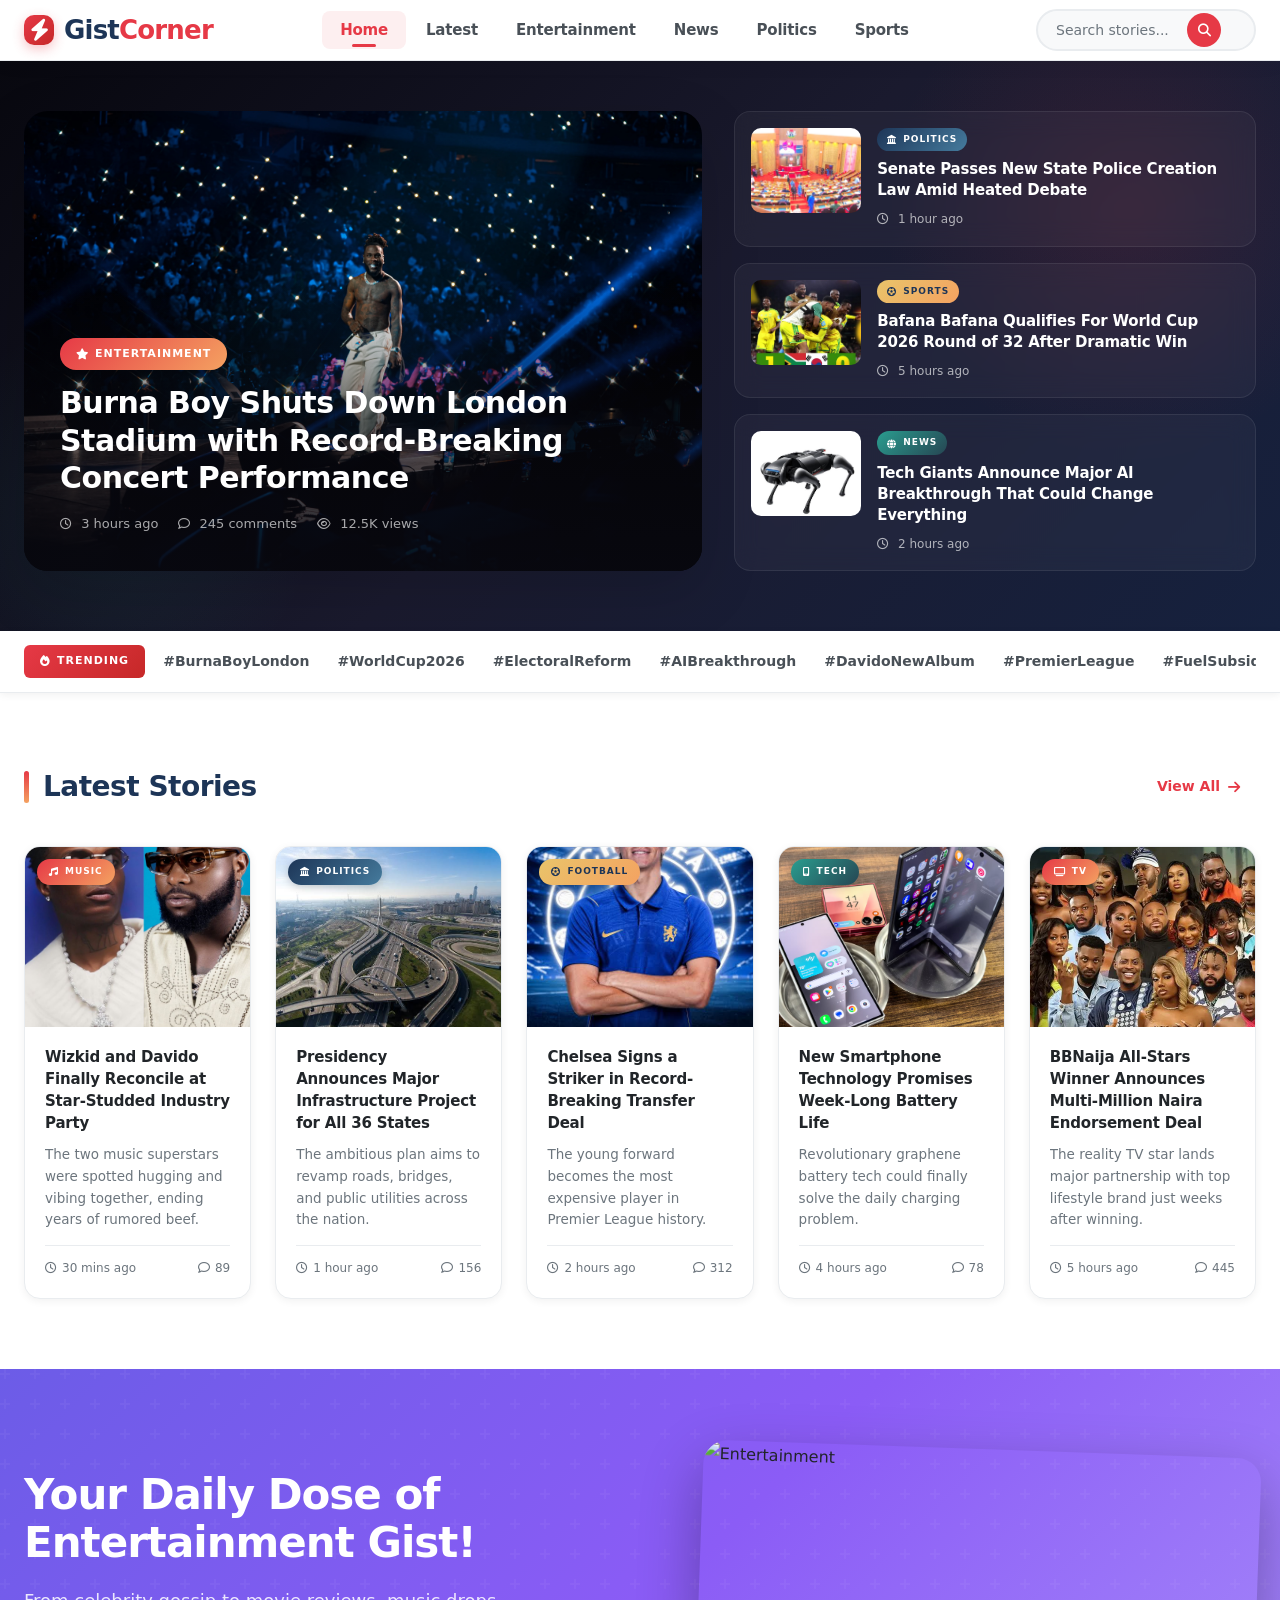
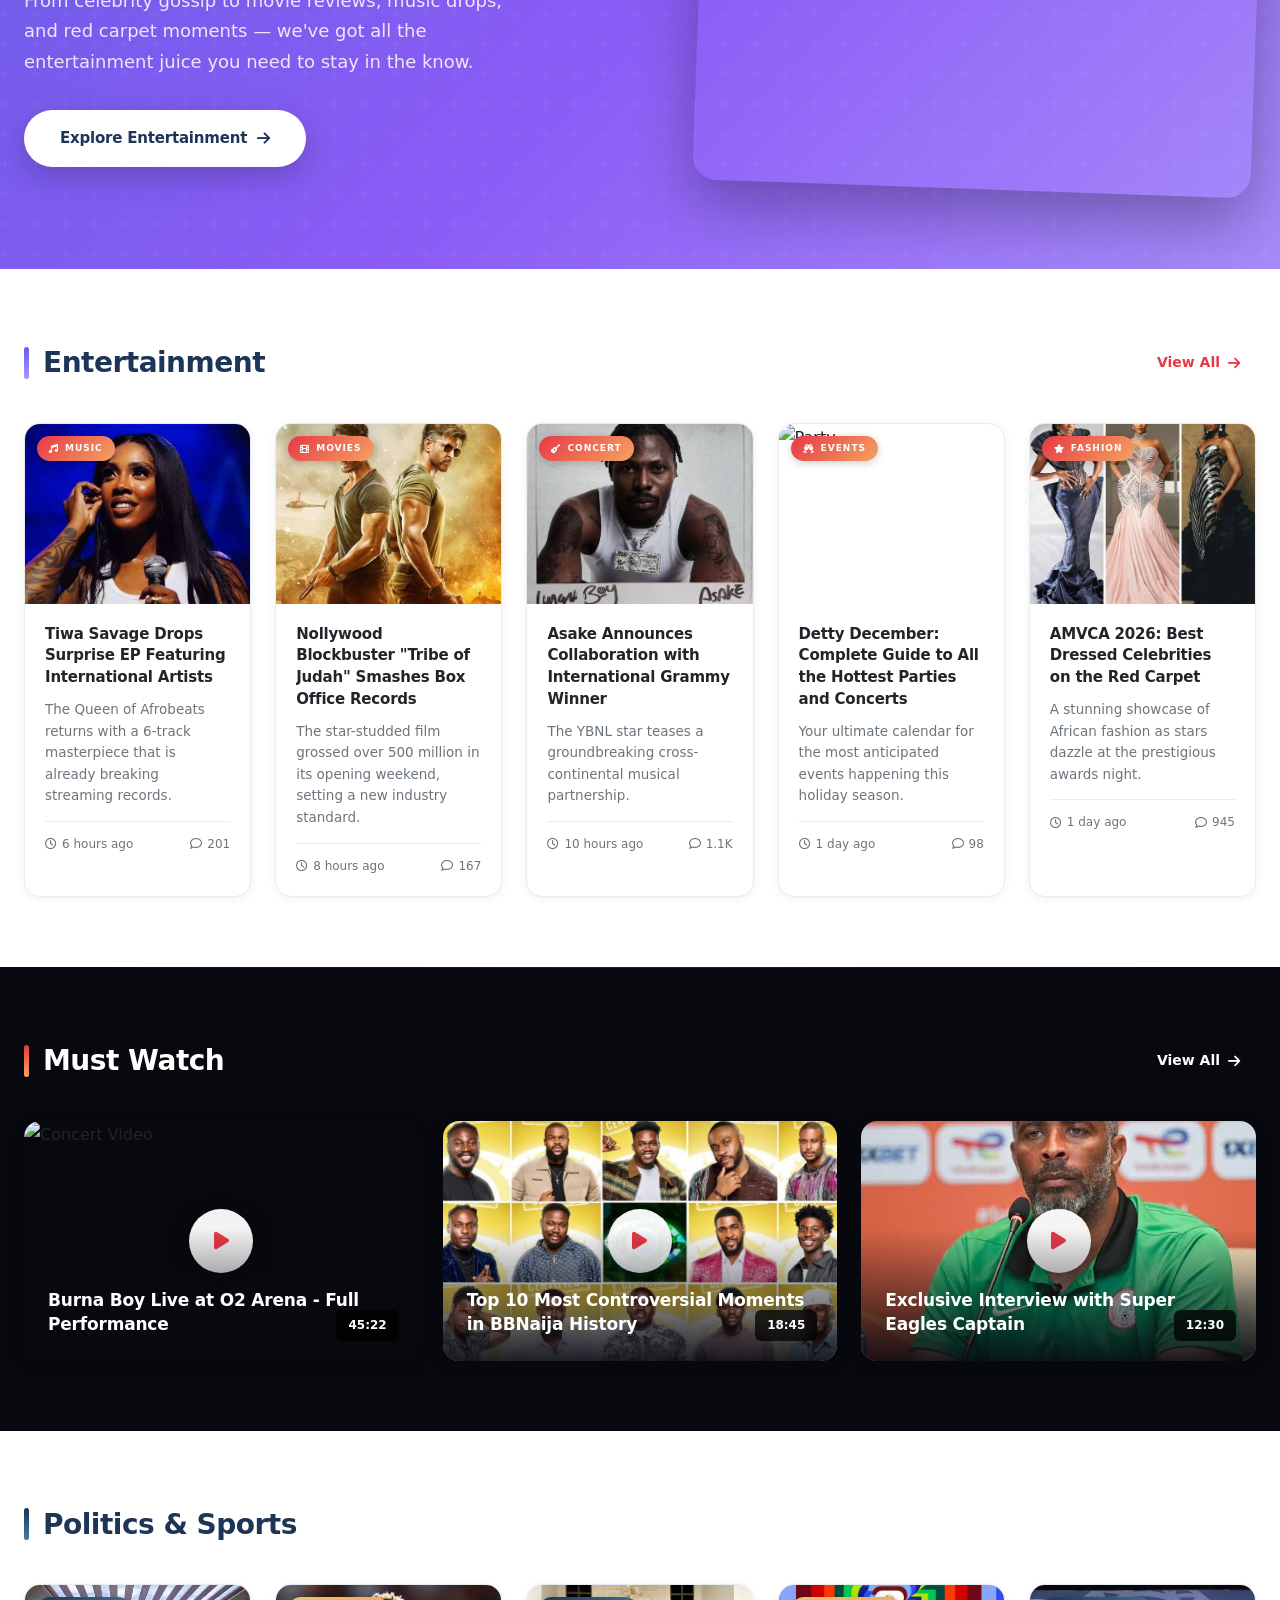
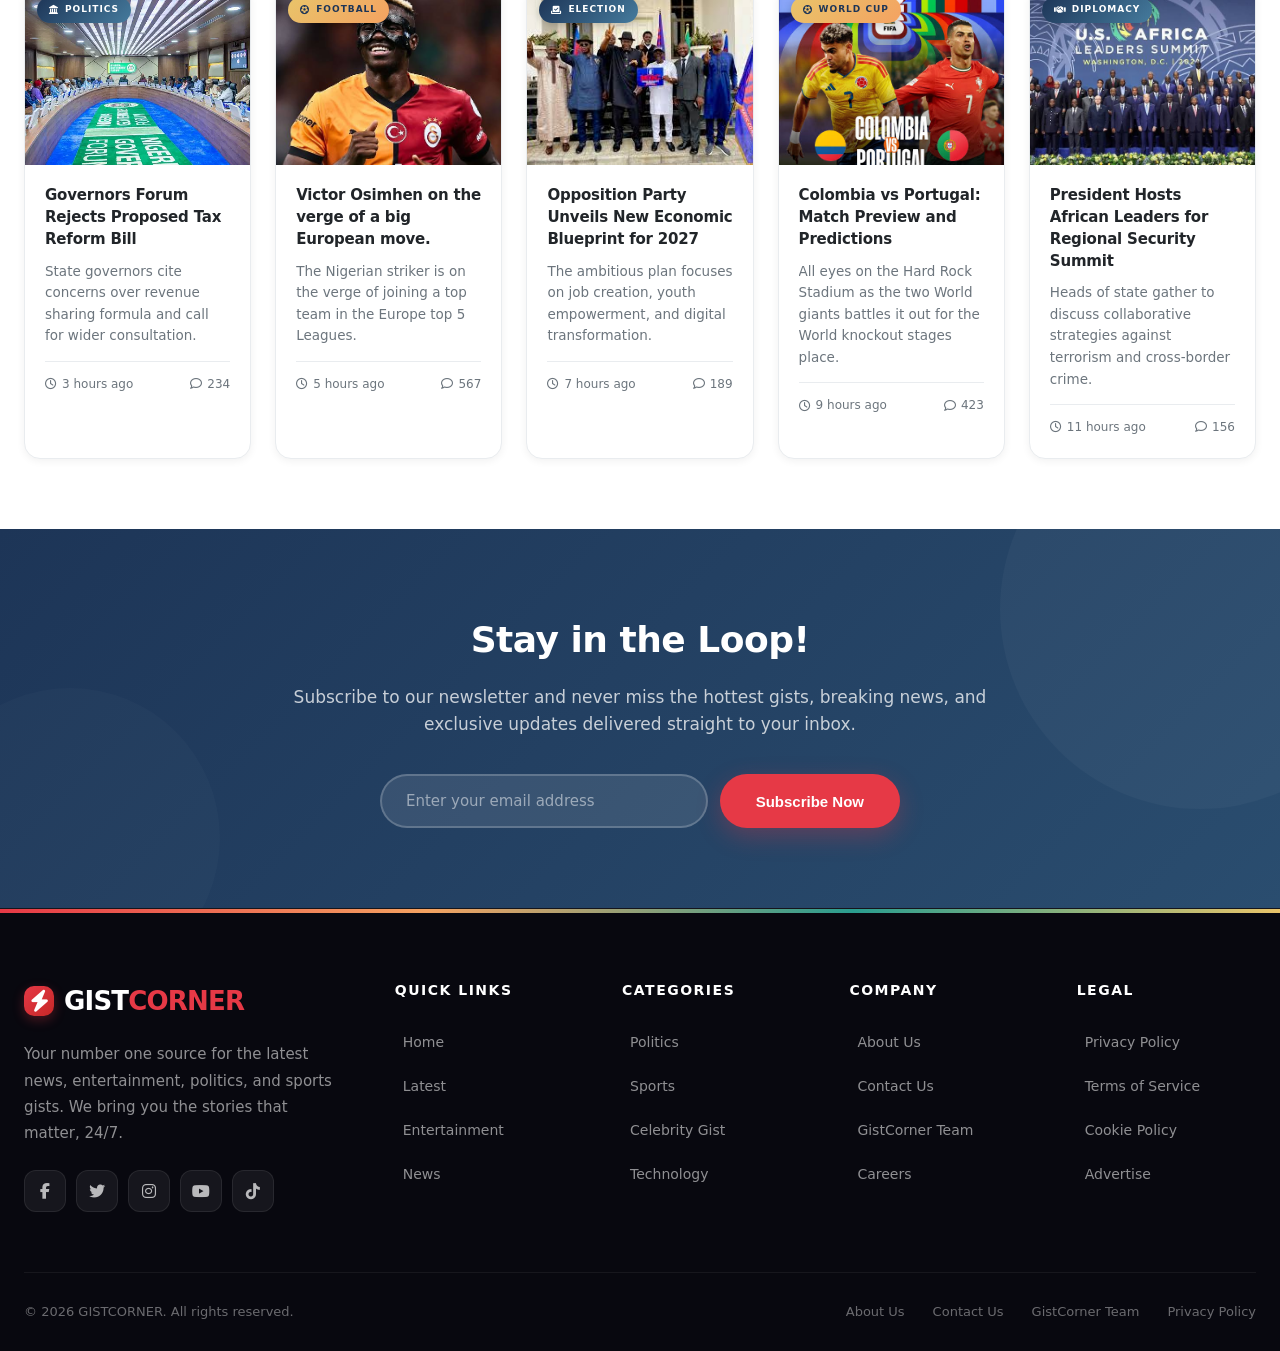
==== commit 8fe2241f: "Fix linking on the html files" ====
--- a/index.html
+++ b/index.html
@@ -4,7 +4,7 @@
     <meta charset="UTF-8">
     <meta name="viewport" content="width=device-width, initial-scale=1.0">
     <title>GISTCORNER - Latest News, Entertainment, Politics & Sports</title>
-    <link rel="stylesheet" href="../css/styles.css">
+    <link rel="stylesheet" href="./css/styles.css">
     <link rel="stylesheet" href="https://cdnjs.cloudflare.com/ajax/libs/font-awesome/6.5.1/css/all.min.css">
 <base target="_blank">
 </head>
@@ -12,13 +12,13 @@
     <!-- HEADER -->
     <header class="header">
         <div class="header-container">
-            <a href="index.html" class="logo">
+            <a href="./index.html" class="logo">
                 <div class="logo-icon"><i class="fas fa-bolt"></i></div>
                 <span class="logo-text">Gist<span>Corner</span></span>
             </a>
             <nav class="navbar">
                 <ul class="nav-menu">
-                    <li><a href="index.html" class="nav-link active">Home</a></li>
+                    <li><a href="./index.html" class="nav-link active">Home</a></li>
                     <li><a href="./html/latest.html" class="nav-link">Latest</a></li>
 
                     <li><a href="./html/entertainment.html" class="nav-link">Entertainment</a></li>
@@ -50,7 +50,7 @@
         <div class="hero-container">
             <div class="hero-main">
                 <div class="hero-featured">
-                    <img src="../images/burna boy.WEBP" alt="Burna Boy Concert">
+                    <img src="./images/burna boy.WEBP" alt="Burna Boy Concert">
                     <div class="hero-featured-overlay">
                         <span class="category-tag tag-entertainment"><i class="fas fa-star"></i> Entertainment</span>
                         <h2>Burna Boy Shuts Down London Stadium with Record-Breaking Concert Performance</h2>
@@ -63,7 +63,7 @@
                 </div>
                 <div class="hero-side">
                     <div class="side-card">
-                        <img src="../images/senate.WEBP" alt="Politics">
+                        <img src="./images/senate.WEBP" alt="Politics">
                         <div class="side-card-content">
                             <span class="category-tag tag-politics"><i class="fas fa-landmark"></i> Politics</span>
                             <h4>Senate Passes New State Police Creation Law Amid Heated Debate</h4>
@@ -71,7 +71,7 @@
                         </div>
                     </div>
                     <div class="side-card">
-                        <img src="../images/Bafana Bafana.JPG" alt="Sports">
+                        <img src="./images/Bafana Bafana.JPG" alt="Sports">
                         <div class="side-card-content">
                             <span class="category-tag tag-sports"><i class="fas fa-futbol"></i> Sports</span>
                             <h4>Bafana Bafana Qualifies For World Cup 2026 Round of 32 After Dramatic Win</h4>
@@ -79,7 +79,7 @@
                         </div>
                     </div>
                     <div class="side-card">
-                        <img src="../images/Ai.JPG" alt="News">
+                        <img src="./images/Ai.JPG" alt="News">
                         <div class="side-card-content">
                             <span class="category-tag tag-news"><i class="fas fa-globe"></i> News</span>
                             <h4>Tech Giants Announce Major AI Breakthrough That Could Change Everything</h4>
@@ -118,12 +118,12 @@
                     <div class="title-line"></div>
                     <h2>Latest Stories</h2>
                 </div>
-                <a href="latest.html" class="view-all">View All <i class="fas fa-arrow-right"></i></a>
+                <a href="./html/latest.html" class="view-all">View All <i class="fas fa-arrow-right"></i></a>
             </div>
             <div class="news-grid">
                 <article class="news-card">
                     <div class="news-card-img">
-                        <img src="../images/Wizkid and Davido.JPG" alt="Wizkid and Davido">
+                        <img src="./images/Wizkid and Davido.JPG" alt="Wizkid and Davido">
                         <span class="category-tag tag-entertainment"><i class="fas fa-music"></i> Music</span>
                     </div>
                     <div class="news-card-body">
@@ -137,7 +137,7 @@
                 </article>
                 <article class="news-card">
                     <div class="news-card-img">
-                        <img src="../images/infastructure.JPG" alt="Senate">
+                        <img src="./images/infastructure.JPG" alt="Senate">
                         <span class="category-tag tag-politics"><i class="fas fa-landmark"></i> Politics</span>
                     </div>
                     <div class="news-card-body">
@@ -151,7 +151,7 @@
                 </article>
                 <article class="news-card">
                     <div class="news-card-img">
-                        <img src="../images/Chelsea 2.JPG" alt="Football Transfer">
+                        <img src="./images/Chelsea.JPG" alt="Football Transfer">
                         <span class="category-tag tag-sports"><i class="fas fa-futbol"></i> Football</span>
                     </div>
                     <div class="news-card-body">
@@ -165,7 +165,7 @@
                 </article>
                 <article class="news-card">
                     <div class="news-card-img">
-                        <img src="../images/smart phone.AVIF" alt="Smartphone">
+                        <img src="./images/smart phone.AVIF" alt="Smartphone">
                         <span class="category-tag tag-news"><i class="fas fa-mobile-alt"></i> Tech</span>
                     </div>
                     <div class="news-card-body">
@@ -179,7 +179,7 @@
                 </article>
                 <article class="news-card">
                     <div class="news-card-img">
-                        <img src="../images/BB Naija 2.WEBP" alt="BBNaija">
+                        <img src="./images/BB Naija 2.WEBP" alt="BBNaija">
                         <span class="category-tag tag-entertainment"><i class="fas fa-tv"></i> TV</span>
                     </div>
                     <div class="news-card-body">
@@ -201,7 +201,7 @@
             <div class="ent-banner-text">
                 <h2>Your Daily Dose of Entertainment Gist!</h2>
                 <p>From celebrity gossip to movie reviews, music drops, and red carpet moments — we've got all the entertainment juice you need to stay in the know.</p>
-                <a href="entertainment.html" class="ent-btn">Explore Entertainment <i class="fas fa-arrow-right"></i></a>
+                <a href="./html/entertainment.html" class="ent-btn">Explore Entertainment <i class="fas fa-arrow-right"></i></a>
             </div>
             <div class="ent-banner-img">
                 <img src="https://images.unsplash.com/photo-1516450360452-9312f5e86fc7?w=600&h=400&fit=crop" alt="Entertainment">
@@ -217,12 +217,12 @@
                     <div class="title-line" style="background: linear-gradient(180deg, #6C5CE7, #A29BFE);"></div>
                     <h2>Entertainment</h2>
                 </div>
-                <a href="entertainment.html" class="view-all">View All <i class="fas fa-arrow-right"></i></a>
+                <a href="./html/entertainment.html" class="view-all">View All <i class="fas fa-arrow-right"></i></a>
             </div>
             <div class="news-grid">
                 <article class="news-card">
                     <div class="news-card-img">
-                        <img src="../images/Tiwa savage.JPG" alt="Music Studio">
+                        <img src="./images/Tiwa savage.JPG" alt="Music Studio">
                         <span class="category-tag tag-entertainment"><i class="fas fa-music"></i> Music</span>
                     </div>
                     <div class="news-card-body">
@@ -236,7 +236,7 @@
                 </article>
                 <article class="news-card">
                     <div class="news-card-img">
-                        <img src="../images/movies.JPG" alt="Cinema">
+                        <img src="./images/movies.JPG" alt="Cinema">
                         <span class="category-tag tag-entertainment"><i class="fas fa-film"></i> Movies</span>
                     </div>
                     <div class="news-card-body">
@@ -250,7 +250,7 @@
                 </article>
                 <article class="news-card">
                     <div class="news-card-img">
-                        <img src="../images/asake.JPG" alt="Concert">
+                        <img src="./images/asake.JPG" alt="Concert">
                         <span class="category-tag tag-entertainment"><i class="fas fa-guitar"></i> Concert</span>
                     </div>
                     <div class="news-card-body">
@@ -278,7 +278,7 @@
                 </article>
                 <article class="news-card">
                     <div class="news-card-img">
-                        <img src="../images/AMVA Dressing.JPG">
+                        <img src="./images/AMVA Dressing.JPG">
                         <span class="category-tag tag-entertainment"><i class="fas fa-star"></i> Fashion</span>
                     </div>
                     <div class="news-card-body">
@@ -312,13 +312,13 @@
                     <span class="video-duration">45:22</span>
                 </div>
                 <div class="video-card">
-                    <img src="../images/BB Naija video.JPG" alt="BBNaija Video">
+                    <img src="./images/BB Naija video.JPG" alt="BBNaija Video">
                     <div class="play-btn"><i class="fas fa-play"></i></div>
                     <div class="video-overlay"><h4>Top 10 Most Controversial Moments in BBNaija History</h4></div>
                     <span class="video-duration">18:45</span>
                 </div>
                 <div class="video-card">
-                    <img src="../images/Super Eagles Coach.JPG" alt="Interview Video">
+                    <img src="./images/Super Eagles Coach.JPG" alt="Interview Video">
                     <div class="play-btn"><i class="fas fa-play"></i></div>
                     <div class="video-overlay"><h4>Exclusive Interview with Super Eagles Captain</h4></div>
                     <span class="video-duration">12:30</span>
@@ -339,7 +339,7 @@
             <div class="news-grid">
                 <article class="news-card">
                     <div class="news-card-img">
-                        <img src="../images/Goveernors forrum.WEBP" alt="Governors Forum">
+                        <img src="./images/Goveernors forrum.WEBP" alt="Governors Forum">
                         <span class="category-tag tag-politics"><i class="fas fa-landmark"></i> Politics</span>
                     </div>
                     <div class="news-card-body">
@@ -353,7 +353,7 @@
                 </article>
                 <article class="news-card">
                     <div class="news-card-img">
-                        <img src="../images/Osiphen.JPG" alt="Football Match">
+                        <img src="./images/Osiphen.JPG" alt="Football Match">
                         <span class="category-tag tag-sports"><i class="fas fa-futbol"></i> Football</span>
                     </div>
                     <div class="news-card-body">
@@ -367,7 +367,7 @@
                 </article>
                 <article class="news-card">
                     <div class="news-card-img">
-                        <img src="../images/Opposition party.JPG" alt="Opposition Party">
+                        <img src="./images/Opposition party.JPG" alt="Opposition Party">
                         <span class="category-tag tag-politics"><i class="fas fa-vote-yea"></i> Election</span>
                     </div>
                     <div class="news-card-body">
@@ -381,7 +381,7 @@
                 </article>
                 <article class="news-card">
                     <div class="news-card-img">
-                        <img src="../images/Portugal vs Colombia.JPG" alt="Premier League">
+                        <img src="./images/Portugal vs Colombia.JPG" alt="Premier League">
                         <span class="category-tag tag-sports"><i class="fas fa-futbol"></i> World Cup</span>
                     </div>
                     <div class="news-card-body">
@@ -395,7 +395,7 @@
                 </article>
                 <article class="news-card">
                     <div class="news-card-img">
-                        <img src="../images/African leaders forum.JPG">
+                        <img src="./images/African leaders forum.JPG">
                         <span class="category-tag tag-politics"><i class="fas fa-handshake"></i> Diplomacy</span>
                     </div>
                     <div class="news-card-body">
@@ -428,7 +428,7 @@
         <div class="footer-container">
             <div class="footer-grid">
                 <div class="footer-brand">
-                    <a href="index.html" class="logo">
+                    <a href="./index.html" class="logo">
                         <div class="logo-icon"><i class="fas fa-bolt"></i></div>
                         <span class="logo-text">GIST<span>CORNER</span></span>
                     </a>
@@ -444,19 +444,19 @@
                 <div>
                     <h4 class="footer-heading">Quick Links</h4>
                     <ul class="footer-links">
-                        <li><a href="index.html">Home</a></li>
-                        <li><a href="latest.html">Latest</a></li>
-                        <li><a href="entertainment.html">Entertainment</a></li>
-                        <li><a href="news.html">News</a></li>
+                        <li><a href="./index.html">Home</a></li>
+                        <li><a href="./html/latest.html">Latest</a></li>
+                        <li><a href="./html/entertainment.html">Entertainment</a></li>
+                        <li><a href="./html/news.html">News</a></li>
                     </ul>
                 </div>
                 <div>
                     <h4 class="footer-heading">Categories</h4>
                     <ul class="footer-links">
-                        <li><a href="politics.html">Politics</a></li>
-                        <li><a href="sports.html">Sports</a></li>
-                        <li><a href="entertainment.html">Celebrity Gist</a></li>
-                        <li><a href="news.html">Technology</a></li>
+                        <li><a href="./html/politics.html">Politics</a></li>
+                        <li><a href="./html/sports.html">Sports</a></li>
+                        <li><a href="./html/entertainment.html">Celebrity Gist</a></li>
+                        <li><a href="./html/news.html">Technology</a></li>
                     </ul>
                 </div>
                 <div>
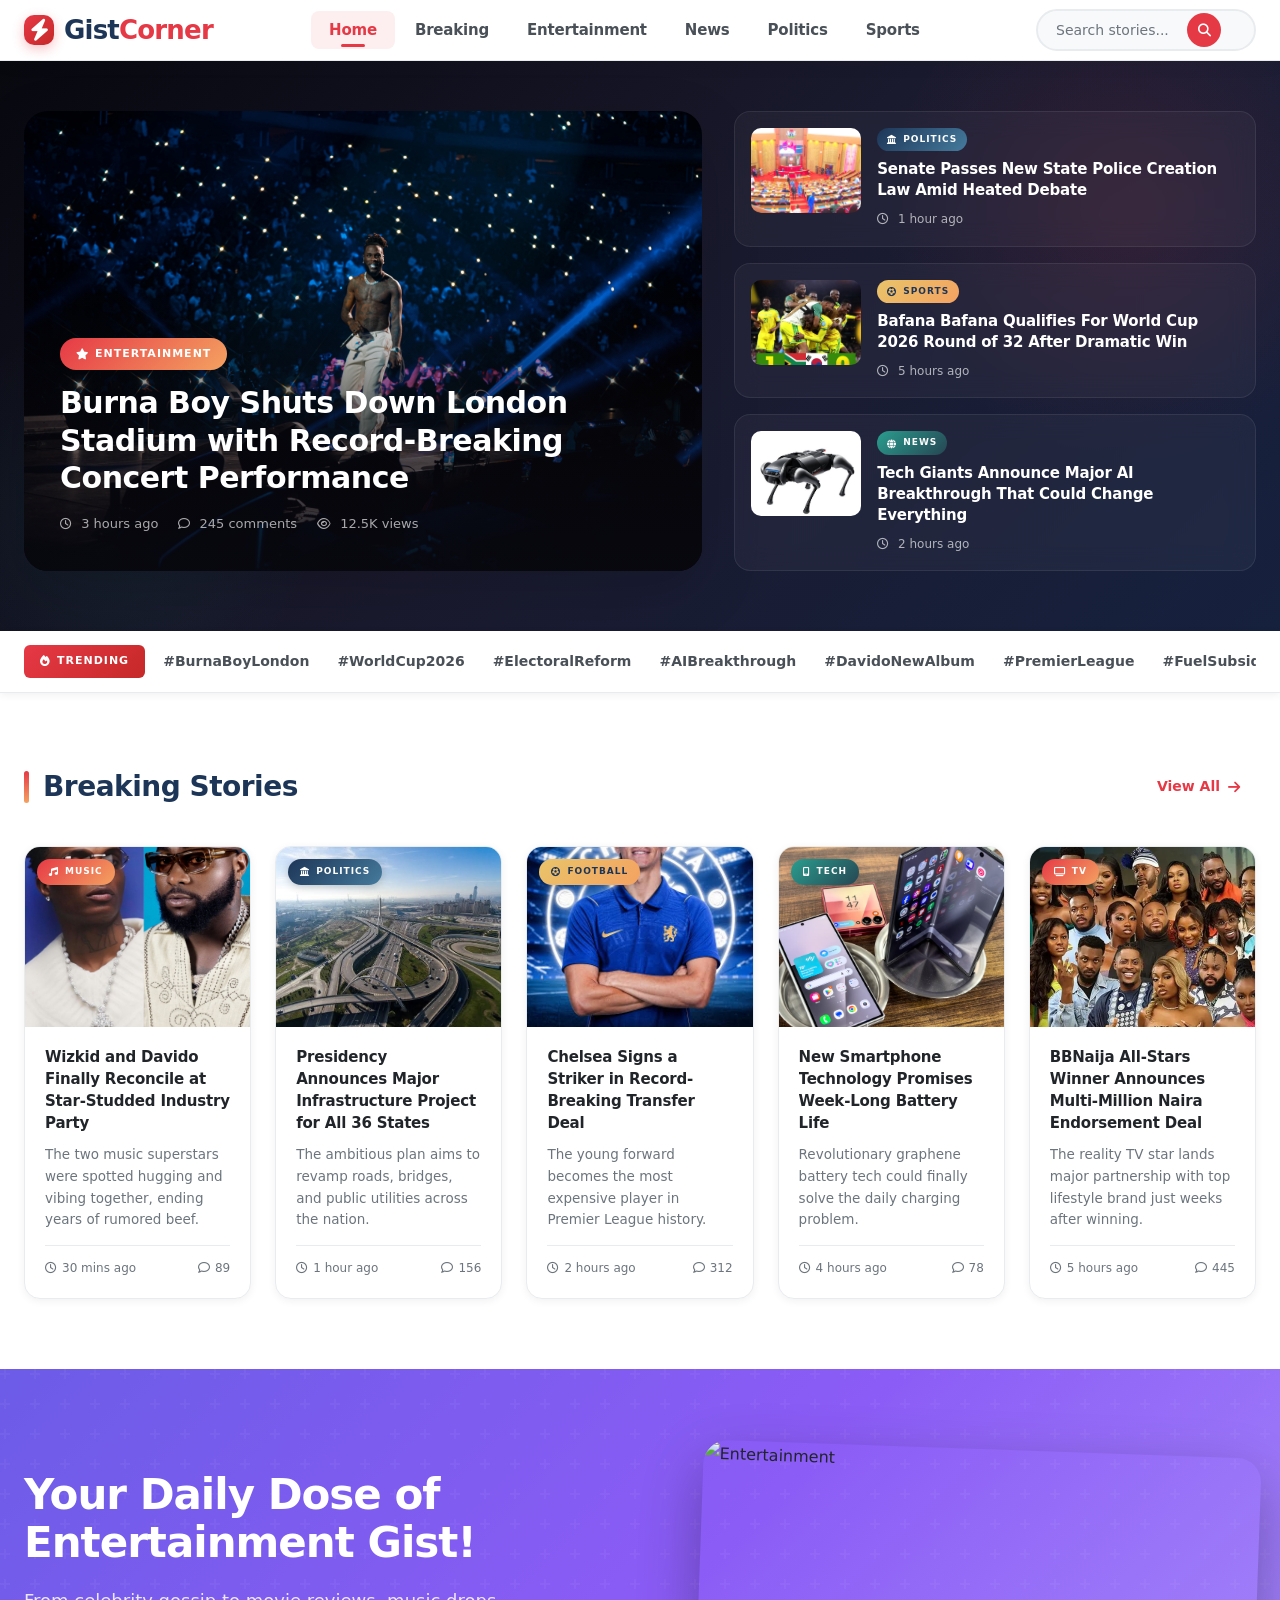
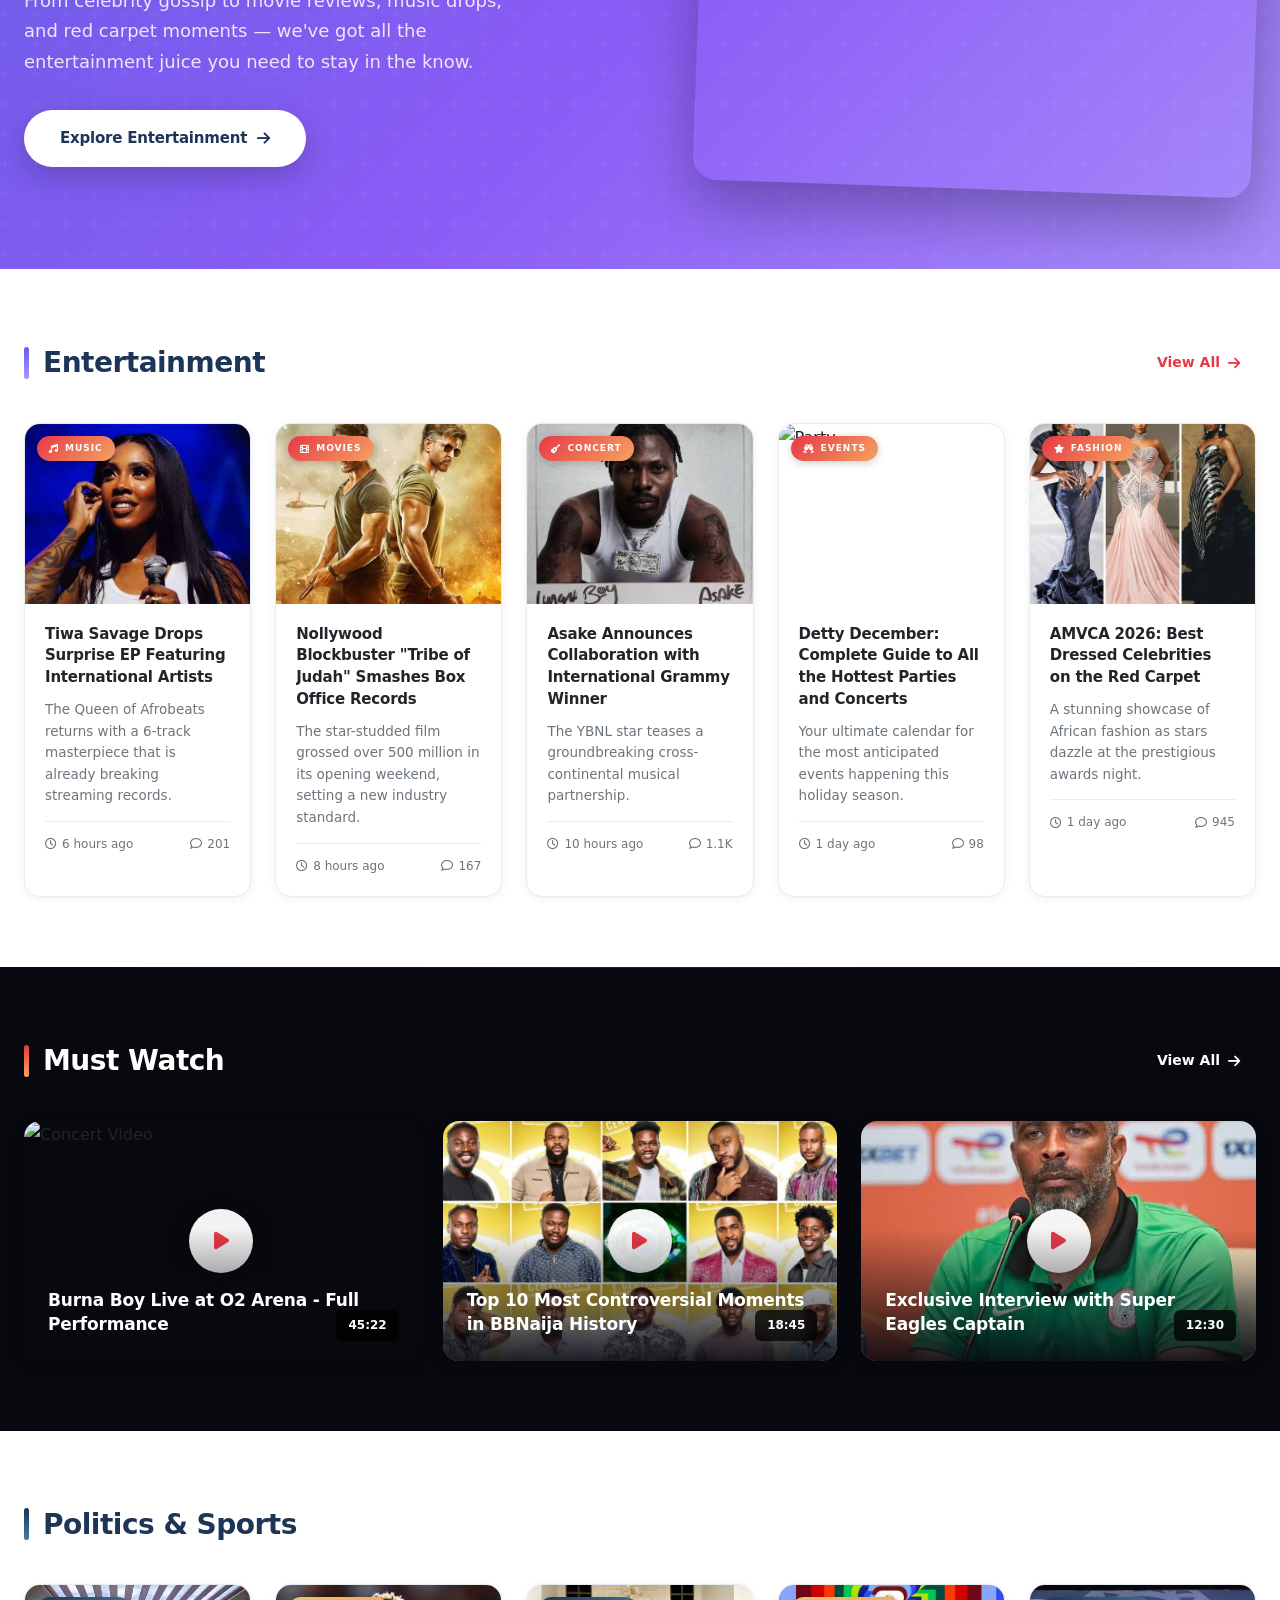
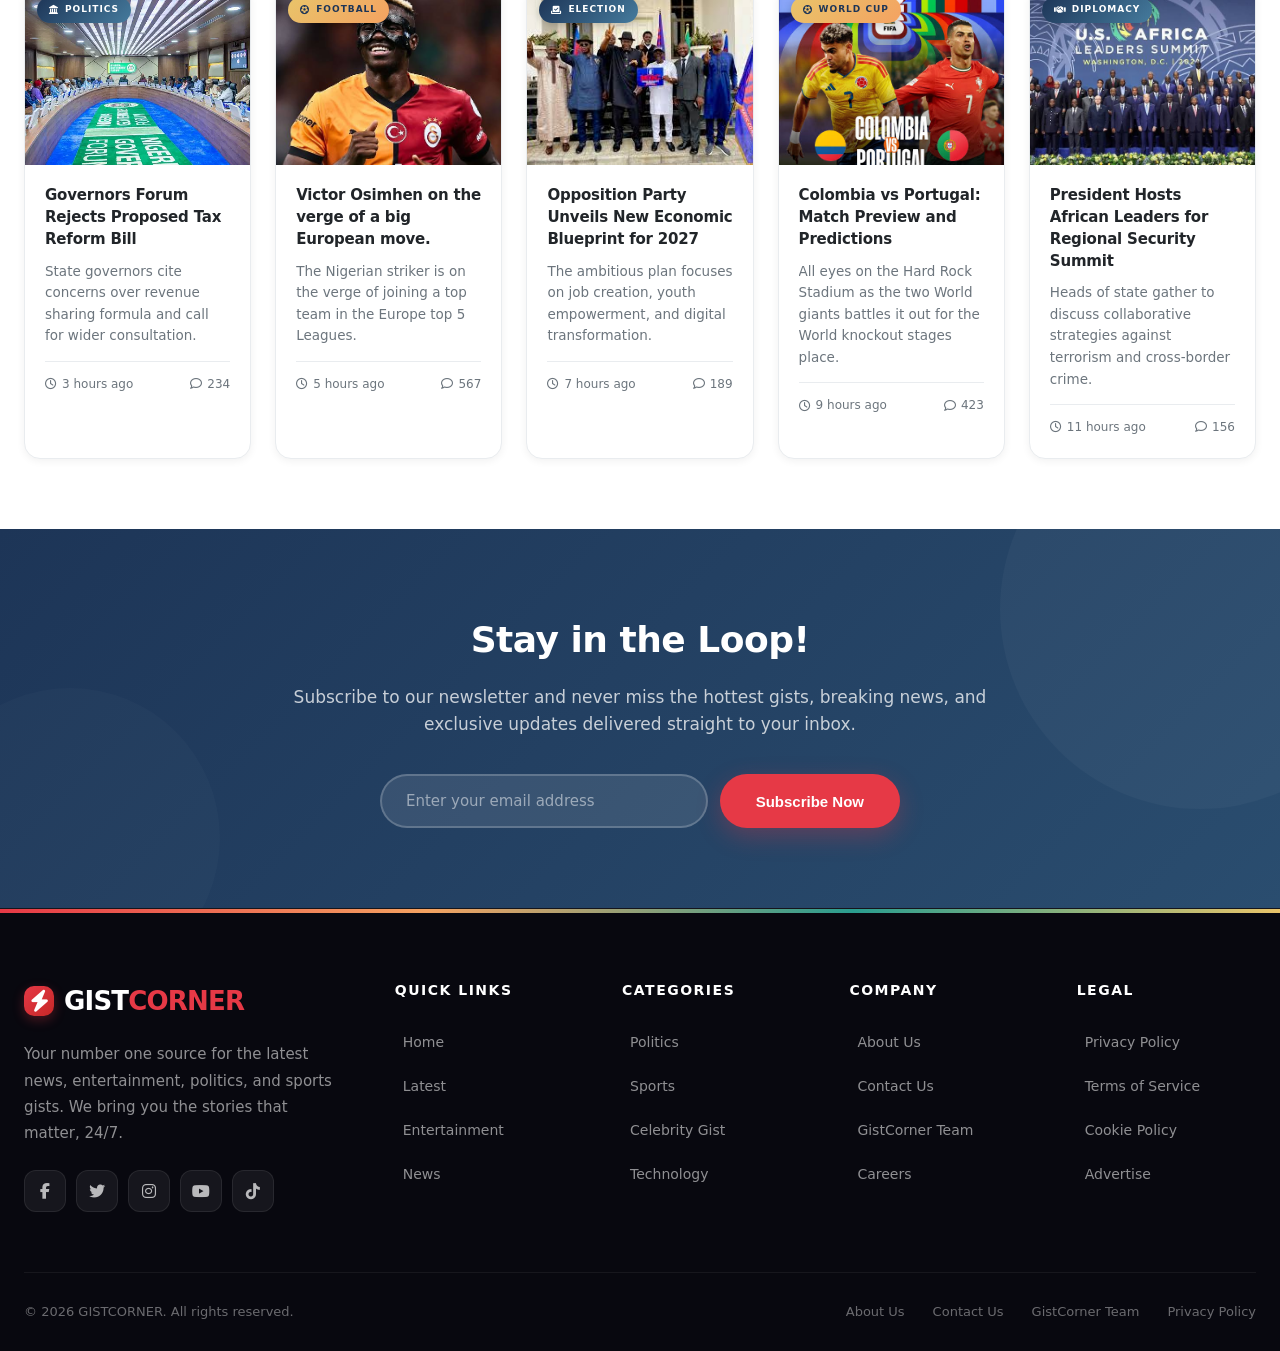
==== commit 14fa91e4: "Changed Latest to Breaking" ====
--- a/index.html
+++ b/index.html
@@ -19,7 +19,7 @@
             <nav class="navbar">
                 <ul class="nav-menu">
                     <li><a href="./index.html" class="nav-link active">Home</a></li>
-                    <li><a href="./html/latest.html" class="nav-link">Latest</a></li>
+                    <li><a href="./html/breaking.html" class="nav-link">Breaking</a></li>
 
                     <li><a href="./html/entertainment.html" class="nav-link">Entertainment</a></li>
 
@@ -110,15 +110,15 @@
         </div>
     </div>
 
-    <!-- LATEST NEWS SECTION -->
+    <!-- BREAKING NEWS SECTION -->
     <section class="news-section">
         <div class="news-container">
             <div class="section-header">
                 <div class="section-title">
                     <div class="title-line"></div>
-                    <h2>Latest Stories</h2>
-                </div>
-                <a href="./html/latest.html" class="view-all">View All <i class="fas fa-arrow-right"></i></a>
+                    <h2>Breaking Stories</h2>
+                </div>
+                <a href="./html/breaking.html" class="view-all">View All <i class="fas fa-arrow-right"></i></a>
             </div>
             <div class="news-grid">
                 <article class="news-card">
